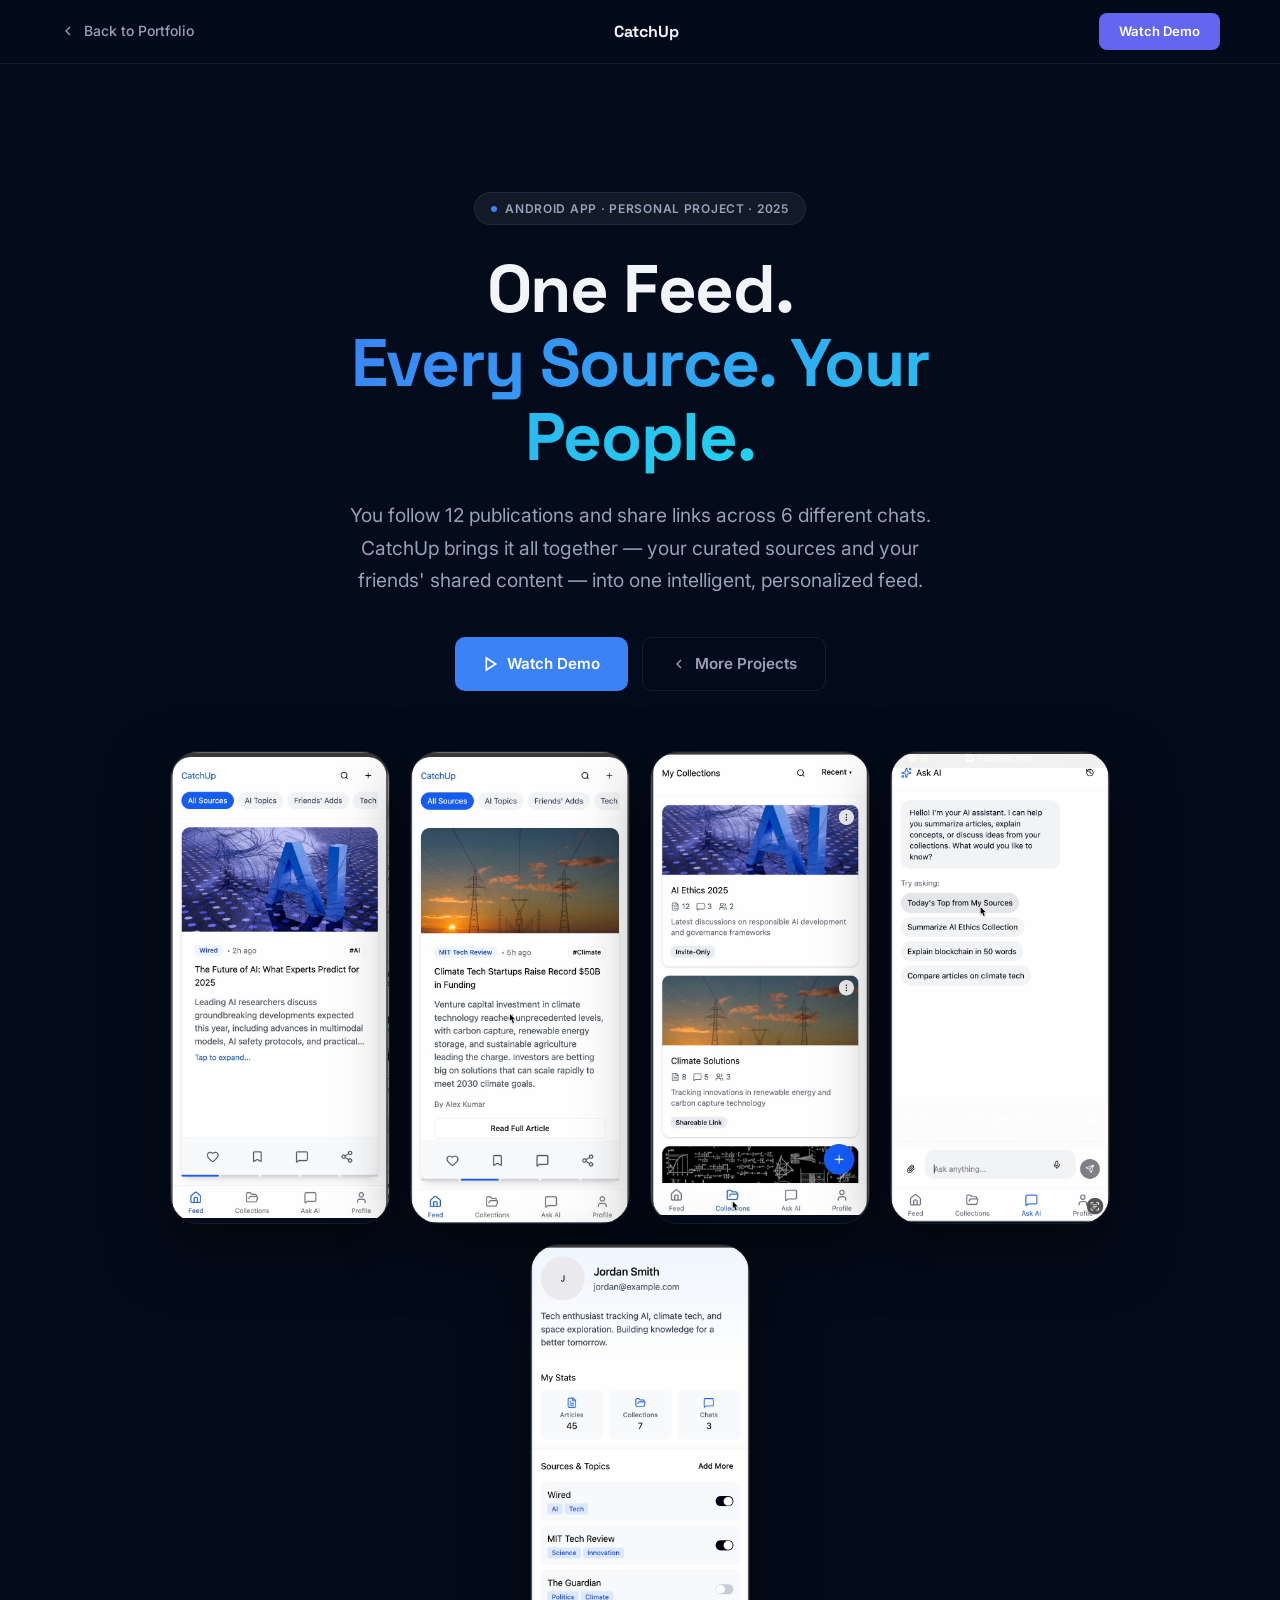
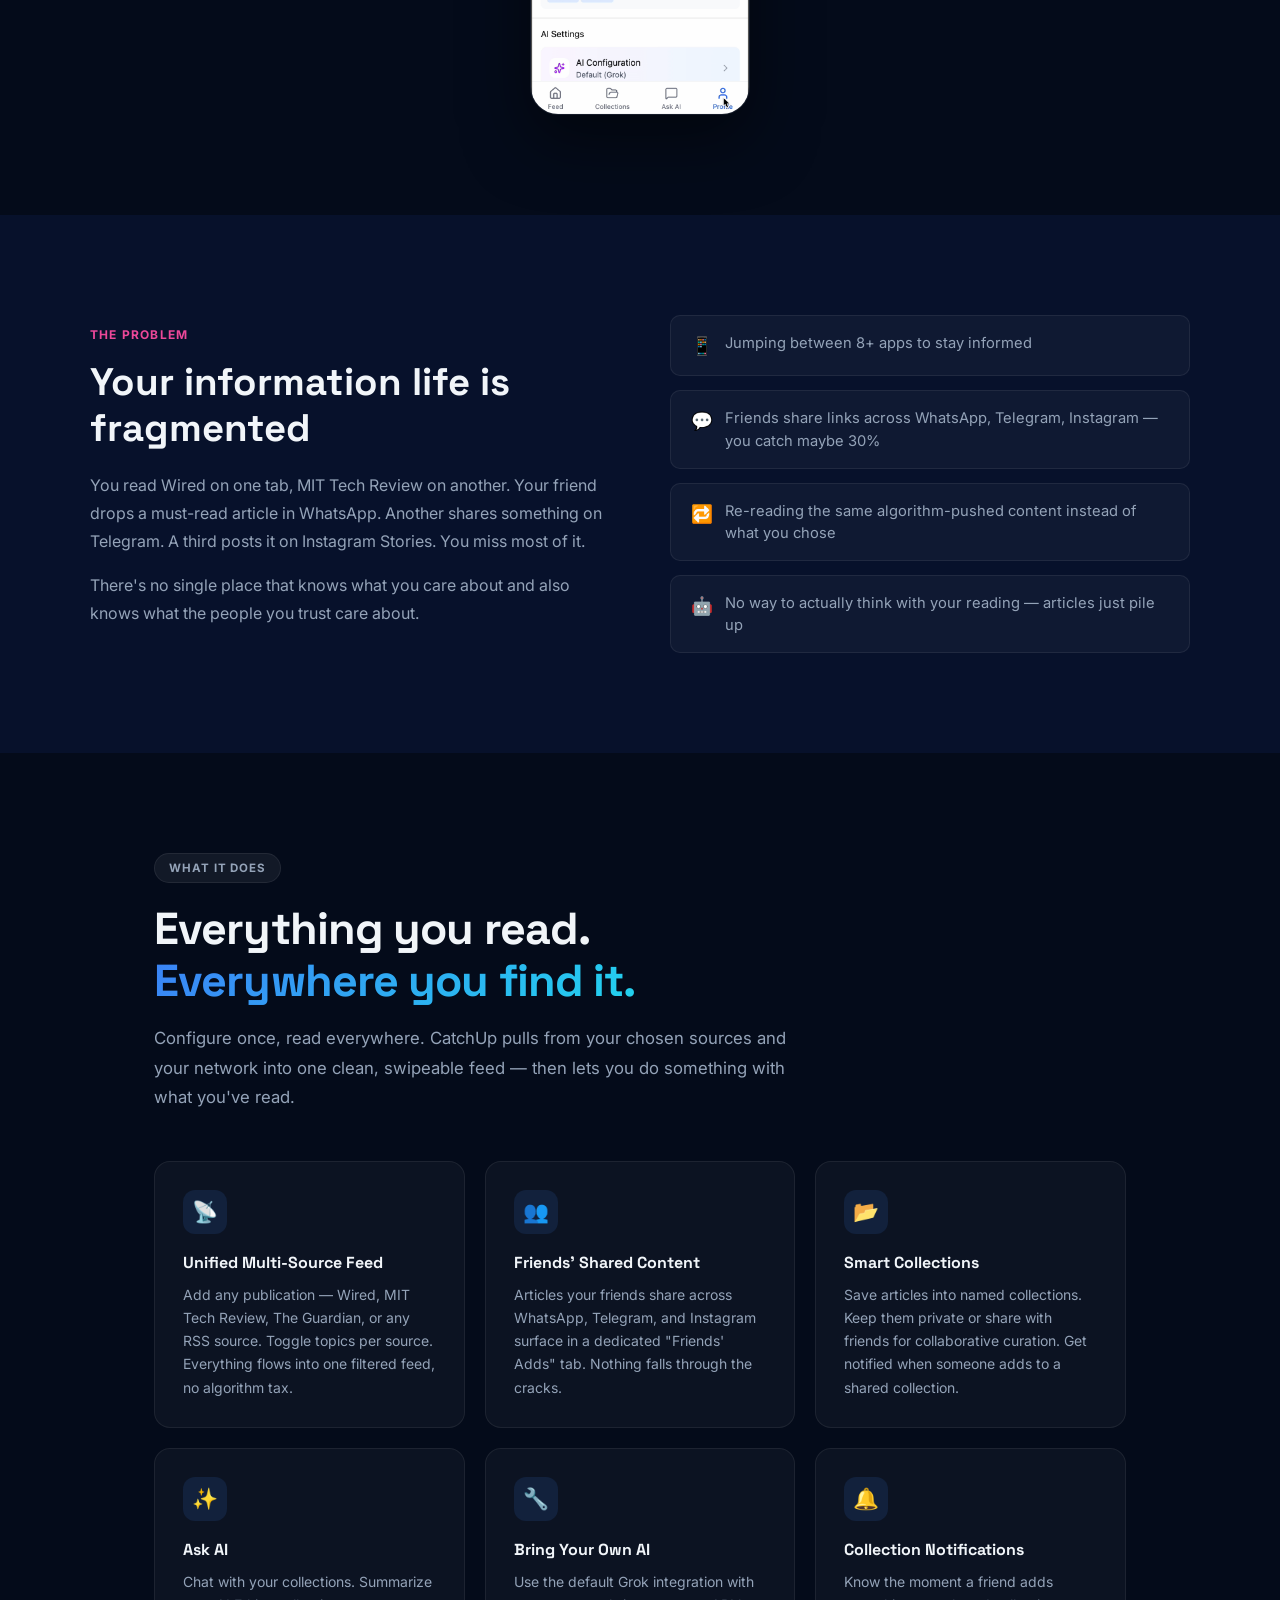
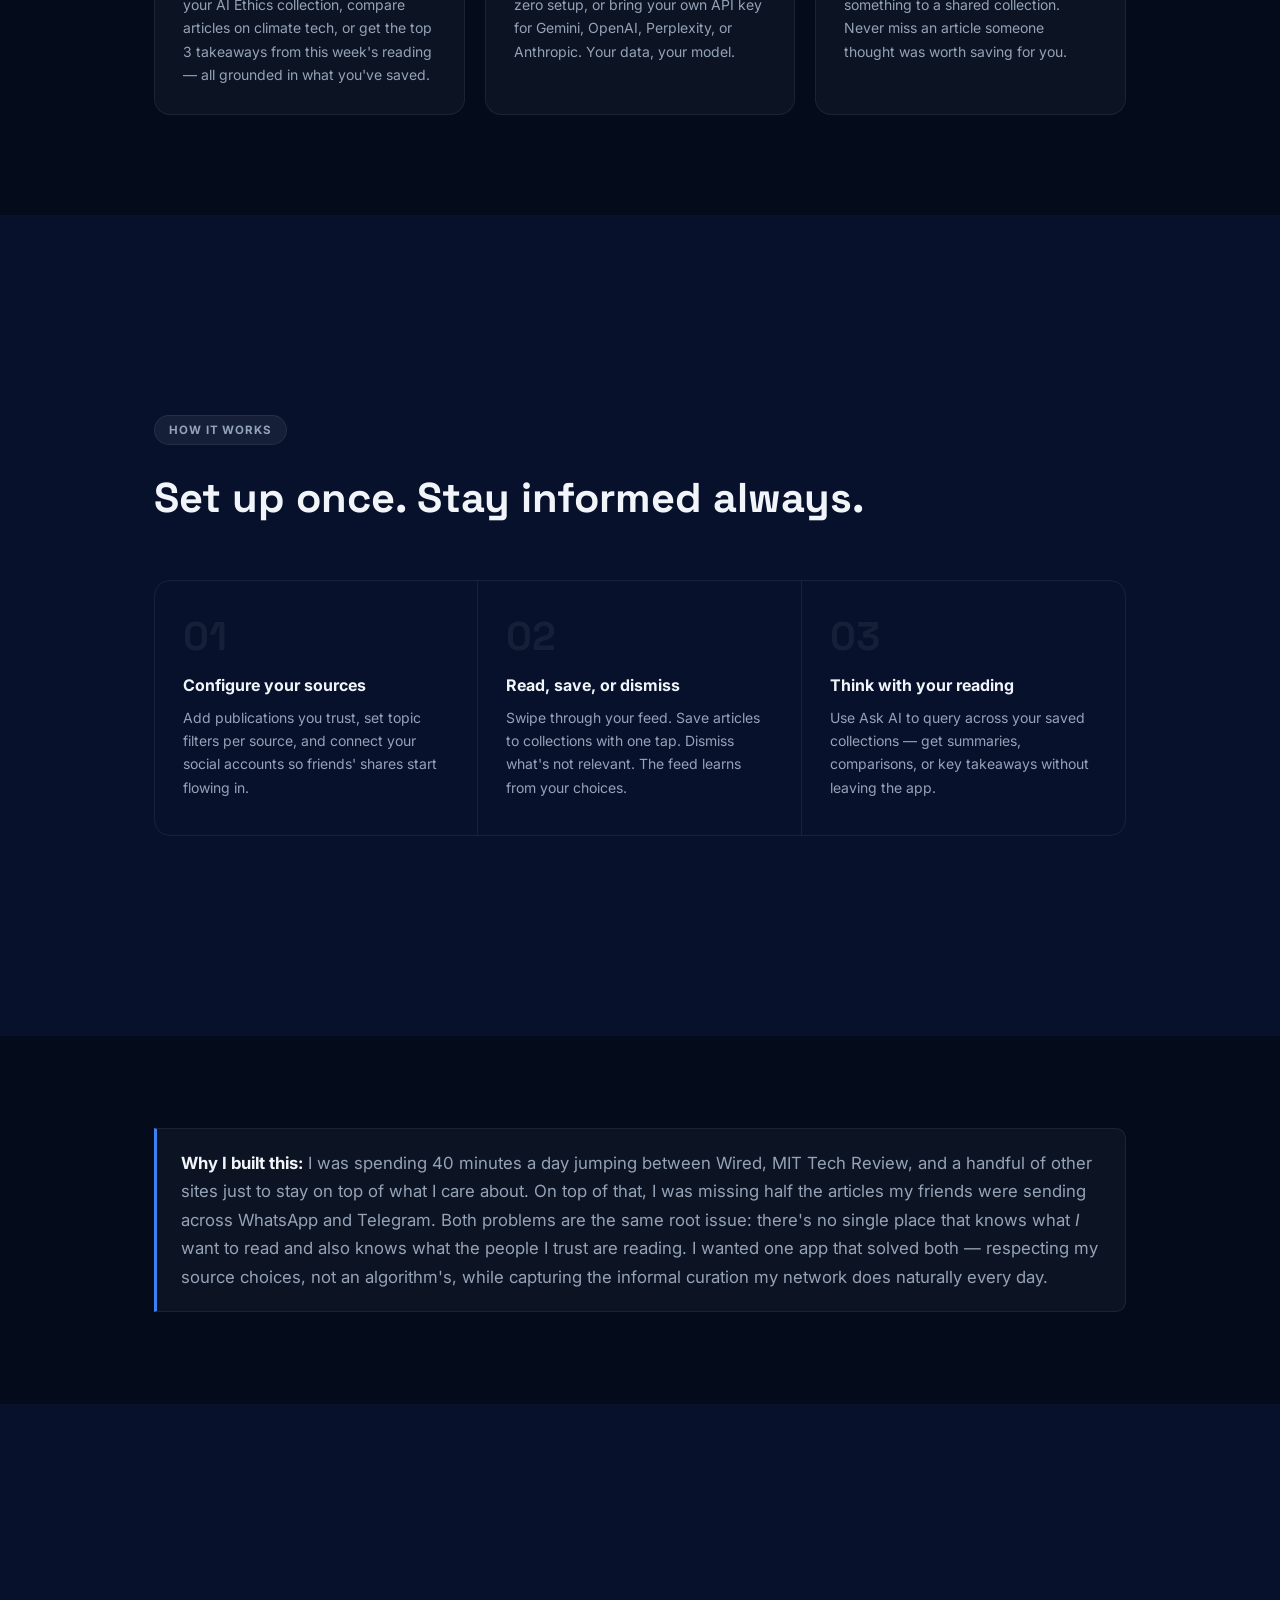
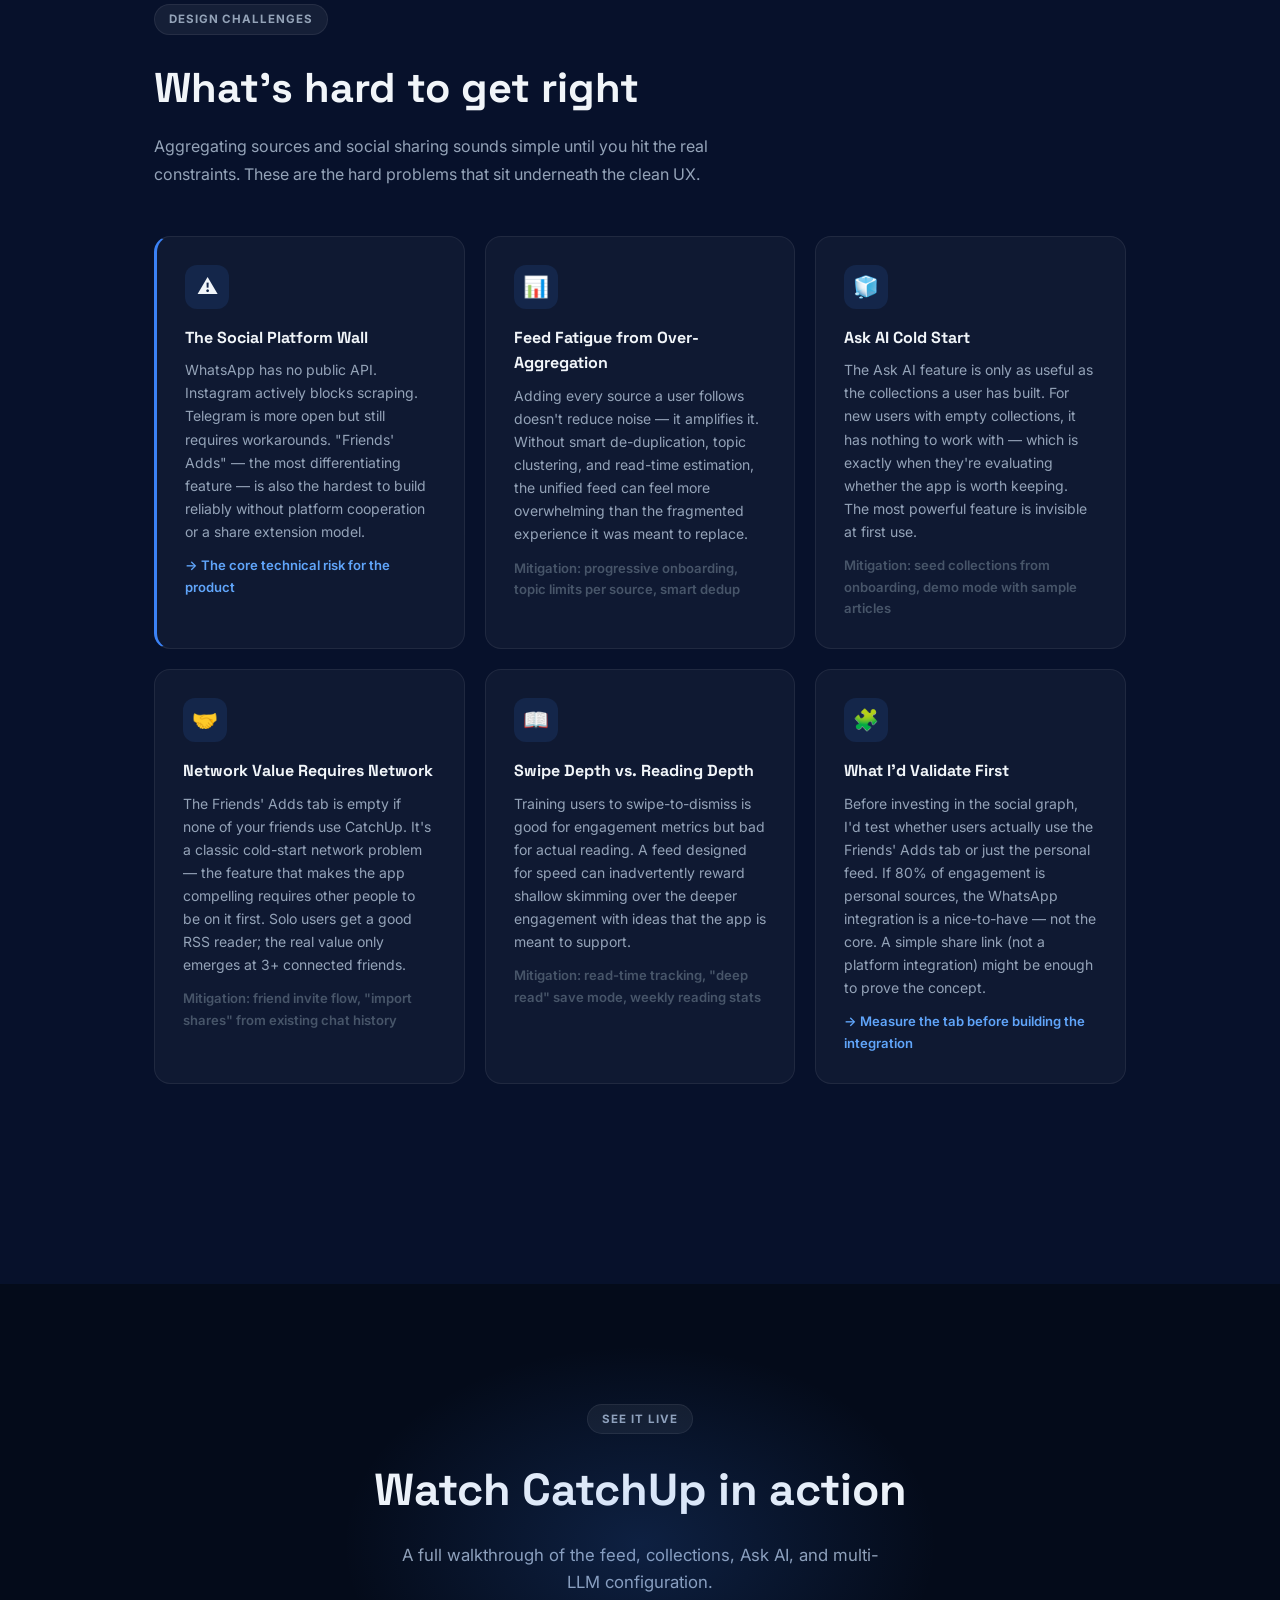
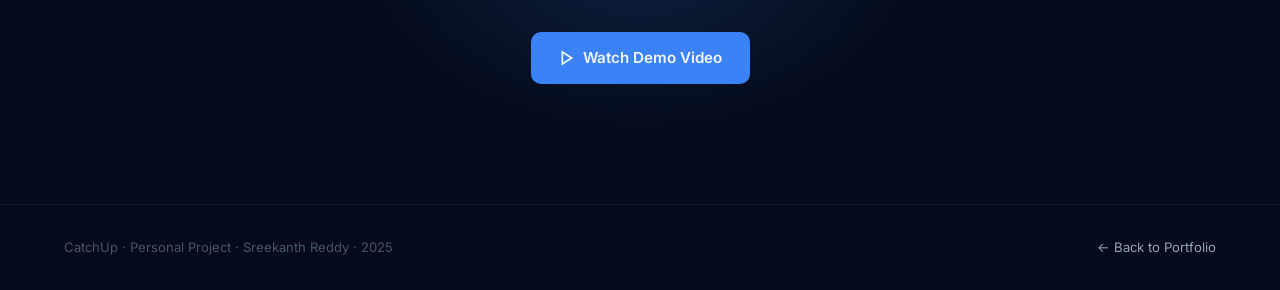
==== catchup.html @ b0072d02 "Initial commit — portfolio with SEO, JSON-LD, llms.txt, sitemap" ====
<!DOCTYPE html>
<html lang="en">
<head>
  <meta charset="UTF-8" />
  <meta name="viewport" content="width=device-width, initial-scale=1.0" />
  <title>CatchUp — One Feed. Every Source. Your People. | Sreekanth Reddy</title>
  <meta name="description" content="CatchUp is an Android app that unifies your curated publications and friends' shared content into one intelligent, personalized feed — no algorithm, just the sources and people you trust." />
  <meta name="robots" content="index, follow" />
  <link rel="canonical" href="https://sree-kanth.netlify.app/catchup.html" />

  <!-- JSON-LD Structured Data -->
  <script type="application/ld+json">
  {
    "@context": "https://schema.org",
    "@type": "SoftwareApplication",
    "name": "CatchUp",
    "alternateName": "CatchUp — One Feed. Every Source. Your People.",
    "description": "An Android app that unifies your curated publications and friends' shared content into one intelligent, personalized feed. No algorithm tax — just the sources you choose and the people you trust. Features multi-source RSS feed, friends' shared content from WhatsApp/Telegram/Instagram, smart collections, Ask AI, and multi-LLM support.",
    "applicationCategory": "NewsApplication",
    "operatingSystem": "Android 7.0+",
    "url": "https://sree-kanth.netlify.app/catchup.html",
    "featureList": [
      "Unified multi-source RSS feed",
      "Friends' shared content aggregation",
      "Smart collections with AI querying",
      "Ask AI across saved articles",
      "Multi-LLM support (Grok, Gemini, OpenAI, Perplexity, Anthropic)",
      "Collection notifications"
    ],
    "author": {
      "@type": "Person",
      "name": "Sreekanth Reddy",
      "url": "https://sree-kanth.netlify.app"
    },
    "dateCreated": "2025",
    "inLanguage": "en",
    "isPartOf": {
      "@type": "WebSite",
      "name": "Sreekanth Reddy Portfolio",
      "url": "https://sree-kanth.netlify.app"
    }
  }
  </script>

  <!-- Open Graph -->
  <meta property="og:type" content="website" />
  <meta property="og:url" content="https://sree-kanth.netlify.app/catchup.html" />
  <meta property="og:title" content="CatchUp — One Feed. Every Source. Your People." />
  <meta property="og:description" content="CatchUp unifies your curated publications and friends' shared content into one intelligent Android feed. No algorithm tax — just the sources you choose and the people you trust." />
  <meta property="og:site_name" content="Sreekanth Reddy" />

  <!-- Twitter Card -->
  <meta name="twitter:card" content="summary_large_image" />
  <meta name="twitter:title" content="CatchUp — One Feed. Every Source. Your People." />
  <meta name="twitter:description" content="CatchUp unifies your curated publications and friends' shared content into one intelligent Android feed. No algorithm tax — just the sources you choose and the people you trust." />

  <link rel="preconnect" href="https://fonts.googleapis.com" />
  <link rel="preconnect" href="https://fonts.gstatic.com" crossorigin />
  <link href="https://fonts.googleapis.com/css2?family=Inter:wght@300;400;500;600;700;800;900&family=Space+Grotesk:wght@400;500;600;700;800&display=swap" rel="stylesheet" />
  <link rel="stylesheet" href="./assets/project-page.css" />
  <style>
    :root {
      --hero-color: rgba(59,130,246,0.18);
      --hero-accent: #3b82f6;
      --hero-grad: linear-gradient(135deg, #3b82f6, #22d3ee);
    }
    .feature-icon { background: rgba(59,130,246,0.12); }
    .stat-val { color: #3b82f6; }
  </style>
</head>
<body>

<!-- NAV -->
<nav class="project-nav">
  <a href="./index.html" class="nav-back">
    <svg width="16" height="16" fill="none" stroke="currentColor" stroke-width="2" viewBox="0 0 24 24"><polyline points="15 18 9 12 15 6"/></svg>
    Back to Portfolio
  </a>
  <span class="nav-brand">CatchUp</span>
  <a href="https://drive.google.com/file/d/1r309cdYfvvWQbYufuiqINrPvdjjPC46c/view?usp=drive_link" target="_blank" rel="noopener" class="nav-cta-btn">Watch Demo</a>
</nav>

<!-- HERO -->
<section class="project-hero">
  <div class="hero-glow"></div>
  <div class="hero-tag"><span class="dot"></span>Android App · Personal Project · 2025</div>
  <h1>One Feed.<br><span class="grad">Every Source. Your People.</span></h1>
  <p class="hero-sub">
    You follow 12 publications and share links across 6 different chats. CatchUp brings it all together — your curated sources and your friends' shared content — into one intelligent, personalized feed.
  </p>
  <div class="hero-btns">
    <a href="https://drive.google.com/file/d/1r309cdYfvvWQbYufuiqINrPvdjjPC46c/view?usp=drive_link" target="_blank" rel="noopener" class="btn-primary">
      <svg width="16" height="16" fill="none" stroke="currentColor" stroke-width="2.5" viewBox="0 0 24 24"><polygon points="5 3 19 12 5 21 5 3"/></svg>
      Watch Demo
    </a>
    <a href="./index.html#side-projects" class="btn-outline">
      <svg width="16" height="16" fill="none" stroke="currentColor" stroke-width="2" viewBox="0 0 24 24"><polyline points="15 18 9 12 15 6"/></svg>
      More Projects
    </a>
  </div>

  <div class="phone-row" id="catchup-screenshots">
    <div class="phone-frame">
      <img src="./assets/catchup-feed-1.jpg" alt="CatchUp feed — Wired AI article" />
    </div>
    <div class="phone-frame">
      <img src="./assets/catchup-feed-2.jpg" alt="CatchUp feed — MIT Tech Review climate article" />
    </div>
    <div class="phone-frame">
      <img src="./assets/catchup-collections.jpg" alt="CatchUp My Collections screen" />
    </div>
    <div class="phone-frame">
      <img src="./assets/catchup-ask-ai.png" alt="CatchUp Ask AI screen" />
    </div>
    <div class="phone-frame">
      <img src="./assets/catchup-profile.png" alt="CatchUp Profile and Sources screen" />
    </div>
  </div>
</section>

<!-- PROBLEM -->
<div class="problem-section">
  <div class="problem-inner">
    <div>
      <div class="problem-label">The Problem</div>
      <h2>Your information life is fragmented</h2>
      <p>You read Wired on one tab, MIT Tech Review on another. Your friend drops a must-read article in WhatsApp. Another shares something on Telegram. A third posts it on Instagram Stories. You miss most of it.</p>
      <p>There's no single place that knows what you care about and also knows what the people you trust care about.</p>
    </div>
    <ul class="pain-list">
      <li><span class="icon">📱</span>Jumping between 8+ apps to stay informed</li>
      <li><span class="icon">💬</span>Friends share links across WhatsApp, Telegram, Instagram — you catch maybe 30%</li>
      <li><span class="icon">🔁</span>Re-reading the same algorithm-pushed content instead of what you chose</li>
      <li><span class="icon">🤖</span>No way to actually think with your reading — articles just pile up</li>
    </ul>
  </div>
</div>

<!-- FEATURES -->
<section class="section">
  <div class="section-tag">What It Does</div>
  <h2>Everything you read.<br><span class="grad">Everywhere you find it.</span></h2>
  <p class="section-desc">Configure once, read everywhere. CatchUp pulls from your chosen sources and your network into one clean, swipeable feed — then lets you do something with what you've read.</p>

  <div class="features-grid">
    <div class="feature-card">
      <div class="feature-icon">📡</div>
      <h3>Unified Multi-Source Feed</h3>
      <p>Add any publication — Wired, MIT Tech Review, The Guardian, or any RSS source. Toggle topics per source. Everything flows into one filtered feed, no algorithm tax.</p>
    </div>
    <div class="feature-card">
      <div class="feature-icon">👥</div>
      <h3>Friends' Shared Content</h3>
      <p>Articles your friends share across WhatsApp, Telegram, and Instagram surface in a dedicated "Friends' Adds" tab. Nothing falls through the cracks.</p>
    </div>
    <div class="feature-card">
      <div class="feature-icon">📂</div>
      <h3>Smart Collections</h3>
      <p>Save articles into named collections. Keep them private or share with friends for collaborative curation. Get notified when someone adds to a shared collection.</p>
    </div>
    <div class="feature-card">
      <div class="feature-icon">✨</div>
      <h3>Ask AI</h3>
      <p>Chat with your collections. Summarize your AI Ethics collection, compare articles on climate tech, or get the top 3 takeaways from this week's reading — all grounded in what you've saved.</p>
    </div>
    <div class="feature-card">
      <div class="feature-icon">🔧</div>
      <h3>Bring Your Own AI</h3>
      <p>Use the default Grok integration with zero setup, or bring your own API key for Gemini, OpenAI, Perplexity, or Anthropic. Your data, your model.</p>
    </div>
    <div class="feature-card">
      <div class="feature-icon">🔔</div>
      <h3>Collection Notifications</h3>
      <p>Know the moment a friend adds something to a shared collection. Never miss an article someone thought was worth saving for you.</p>
    </div>
  </div>
</section>

<!-- HOW IT WORKS -->
<div class="how-section problem-section">
  <div style="max-width:1100px; margin:0 auto; padding: clamp(60px,8vw,100px) clamp(20px,5vw,80px);">
    <div class="section-tag">How It Works</div>
    <h2 style="font-family:'Space Grotesk',sans-serif; font-size:clamp(1.8rem,4vw,2.6rem); font-weight:800; margin-bottom:48px;">Set up once. Stay informed always.</h2>
    <div class="steps-row" style="border: 1px solid var(--card-border); border-radius: var(--radius);">
      <div class="step">
        <div class="step-num">01</div>
        <h3>Configure your sources</h3>
        <p>Add publications you trust, set topic filters per source, and connect your social accounts so friends' shares start flowing in.</p>
      </div>
      <div class="step">
        <div class="step-num">02</div>
        <h3>Read, save, or dismiss</h3>
        <p>Swipe through your feed. Save articles to collections with one tap. Dismiss what's not relevant. The feed learns from your choices.</p>
      </div>
      <div class="step">
        <div class="step-num">03</div>
        <h3>Think with your reading</h3>
        <p>Use Ask AI to query across your saved collections — get summaries, comparisons, or key takeaways without leaving the app.</p>
      </div>
    </div>
  </div>
</div>

<!-- HIGHLIGHT -->
<section class="section" style="padding-top: 60px; padding-bottom: 60px;">
  <div class="highlight-box">
    <strong>Why I built this:</strong> I was spending 40 minutes a day jumping between Wired, MIT Tech Review, and a handful of other sites just to stay on top of what I care about. On top of that, I was missing half the articles my friends were sending across WhatsApp and Telegram. Both problems are the same root issue: there's no single place that knows what <em>I</em> want to read and also knows what the people I trust are reading. I wanted one app that solved both — respecting my source choices, not an algorithm's, while capturing the informal curation my network does naturally every day.
  </div>
</section>

<!-- DESIGN CHALLENGES -->
<div class="problem-section">
  <div style="max-width:1100px; margin:0 auto; padding: clamp(60px,8vw,100px) clamp(20px,5vw,80px);">
    <div class="section-tag">Design Challenges</div>
    <h2 style="font-family:'Space Grotesk',sans-serif; font-size:clamp(1.8rem,4vw,2.6rem); font-weight:800; margin-bottom:12px;">What's hard to get right</h2>
    <p style="color:var(--text-muted); font-size:1rem; max-width:600px; margin-bottom:48px; line-height:1.7;">Aggregating sources and social sharing sounds simple until you hit the real constraints. These are the hard problems that sit underneath the clean UX.</p>

    <div class="features-grid">
      <div class="feature-card" style="border-left: 3px solid #3b82f6;">
        <div class="feature-icon">⚠️</div>
        <h3>The Social Platform Wall</h3>
        <p>WhatsApp has no public API. Instagram actively blocks scraping. Telegram is more open but still requires workarounds. "Friends' Adds" — the most differentiating feature — is also the hardest to build reliably without platform cooperation or a share extension model.</p>
        <p style="font-size:0.82rem; color:#60a5fa; margin-top:12px; font-weight:600;">→ The core technical risk for the product</p>
      </div>

      <div class="feature-card">
        <div class="feature-icon">📊</div>
        <h3>Feed Fatigue from Over-Aggregation</h3>
        <p>Adding every source a user follows doesn't reduce noise — it amplifies it. Without smart de-duplication, topic clustering, and read-time estimation, the unified feed can feel more overwhelming than the fragmented experience it was meant to replace.</p>
        <p style="font-size:0.82rem; color:var(--text-dim); margin-top:12px; font-weight:600;">Mitigation: progressive onboarding, topic limits per source, smart dedup</p>
      </div>

      <div class="feature-card">
        <div class="feature-icon">🧊</div>
        <h3>Ask AI Cold Start</h3>
        <p>The Ask AI feature is only as useful as the collections a user has built. For new users with empty collections, it has nothing to work with — which is exactly when they're evaluating whether the app is worth keeping. The most powerful feature is invisible at first use.</p>
        <p style="font-size:0.82rem; color:var(--text-dim); margin-top:12px; font-weight:600;">Mitigation: seed collections from onboarding, demo mode with sample articles</p>
      </div>

      <div class="feature-card">
        <div class="feature-icon">🤝</div>
        <h3>Network Value Requires Network</h3>
        <p>The Friends' Adds tab is empty if none of your friends use CatchUp. It's a classic cold-start network problem — the feature that makes the app compelling requires other people to be on it first. Solo users get a good RSS reader; the real value only emerges at 3+ connected friends.</p>
        <p style="font-size:0.82rem; color:var(--text-dim); margin-top:12px; font-weight:600;">Mitigation: friend invite flow, "import shares" from existing chat history</p>
      </div>

      <div class="feature-card">
        <div class="feature-icon">📖</div>
        <h3>Swipe Depth vs. Reading Depth</h3>
        <p>Training users to swipe-to-dismiss is good for engagement metrics but bad for actual reading. A feed designed for speed can inadvertently reward shallow skimming over the deeper engagement with ideas that the app is meant to support.</p>
        <p style="font-size:0.82rem; color:var(--text-dim); margin-top:12px; font-weight:600;">Mitigation: read-time tracking, "deep read" save mode, weekly reading stats</p>
      </div>

      <div class="feature-card">
        <div class="feature-icon">🧩</div>
        <h3>What I'd Validate First</h3>
        <p>Before investing in the social graph, I'd test whether users actually use the Friends' Adds tab or just the personal feed. If 80% of engagement is personal sources, the WhatsApp integration is a nice-to-have — not the core. A simple share link (not a platform integration) might be enough to prove the concept.</p>
        <p style="font-size:0.82rem; color:#60a5fa; margin-top:12px; font-weight:600;">→ Measure the tab before building the integration</p>
      </div>
    </div>
  </div>
</div>

<!-- DEMO CTA -->
<section class="demo-section">
  <div class="section-tag" style="display:inline-block; margin-bottom:20px;">See It Live</div>
  <h2>Watch CatchUp in action</h2>
  <p>A full walkthrough of the feed, collections, Ask AI, and multi-LLM configuration.</p>
  <a href="https://drive.google.com/file/d/1r309cdYfvvWQbYufuiqINrPvdjjPC46c/view?usp=drive_link" target="_blank" rel="noopener" class="btn-primary" style="background:#3b82f6;">
    <svg width="16" height="16" fill="none" stroke="currentColor" stroke-width="2.5" viewBox="0 0 24 24"><polygon points="5 3 19 12 5 21 5 3"/></svg>
    Watch Demo Video
  </a>
</section>

<!-- FOOTER -->
<footer class="project-footer">
  <p>CatchUp · Personal Project · Sreekanth Reddy · 2025</p>
  <a href="./index.html" class="footer-back">← Back to Portfolio</a>
</footer>

</body>
</html>
---- assets/project-page.css ----
/* ── Shared styles for project sub-pages ── */
*, *::before, *::after { box-sizing: border-box; margin: 0; padding: 0; }

:root {
  --bg: #040b1a; --surface: #07112b;
  --card: rgba(255,255,255,0.034); --card-border: rgba(255,255,255,0.072);
  --primary: #6366f1; --primary-glow: rgba(99,102,241,0.35);
  --accent: #f97316; --accent2: #ec4899; --green: #22d3ee;
  --text: #f1f5f9; --text-muted: #94a3b8; --text-dim: #475569;
  --radius: 16px; --radius-sm: 10px;
}

html { scroll-behavior: smooth; }

body {
  background: var(--bg);
  color: var(--text);
  font-family: 'Inter', sans-serif;
  font-size: 16px;
  line-height: 1.6;
  -webkit-font-smoothing: antialiased;
}

/* ── Nav ── */
.project-nav {
  position: sticky; top: 0; z-index: 100;
  display: flex; align-items: center; justify-content: space-between;
  padding: 0 clamp(20px,5vw,60px);
  height: 64px;
  background: rgba(4,11,26,0.85);
  backdrop-filter: blur(16px);
  border-bottom: 1px solid var(--card-border);
}
.nav-back {
  display: flex; align-items: center; gap: 8px;
  color: var(--text-muted); text-decoration: none; font-size: 0.875rem; font-weight: 500;
  transition: color .2s;
}
.nav-back:hover { color: var(--text); }
.nav-back svg { flex-shrink: 0; }
.nav-brand { font-family: 'Space Grotesk', sans-serif; font-weight: 700; font-size: 1rem; color: var(--text); }
.nav-cta-btn {
  padding: 8px 20px; border-radius: 8px;
  background: var(--primary); color: #fff;
  font-size: 0.82rem; font-weight: 600; text-decoration: none;
  transition: opacity .2s;
}
.nav-cta-btn:hover { opacity: 0.88; }

/* ── Hero ── */
.project-hero {
  position: relative; overflow: hidden;
  padding: clamp(80px,10vw,140px) clamp(20px,5vw,80px) clamp(60px,8vw,100px);
  text-align: center;
}
.hero-glow {
  position: absolute; inset: 0; pointer-events: none;
}
.hero-glow::before {
  content: '';
  position: absolute; top: -40%; left: 50%; transform: translateX(-50%);
  width: 900px; height: 600px;
  background: radial-gradient(ellipse, var(--hero-color, rgba(99,102,241,0.18)) 0%, transparent 70%);
  filter: blur(40px);
}
.hero-tag {
  display: inline-flex; align-items: center; gap: 8px;
  padding: 6px 16px; border-radius: 999px;
  background: rgba(255,255,255,0.06); border: 1px solid var(--card-border);
  font-size: 0.75rem; font-weight: 600; letter-spacing: .06em; text-transform: uppercase;
  color: var(--text-muted); margin-bottom: 28px;
}
.hero-tag .dot { width: 6px; height: 6px; border-radius: 50%; background: var(--hero-accent, var(--primary)); }
.project-hero h1 {
  font-family: 'Space Grotesk', sans-serif;
  font-size: clamp(2.4rem, 6vw, 4.2rem);
  font-weight: 800; line-height: 1.1; letter-spacing: -.02em;
  margin-bottom: 24px; max-width: 820px; margin-inline: auto;
}
.project-hero h1 .grad {
  background: var(--hero-grad, linear-gradient(135deg, #6366f1, #ec4899));
  -webkit-background-clip: text; -webkit-text-fill-color: transparent; background-clip: text;
}
.hero-sub {
  font-size: clamp(1rem, 2vw, 1.2rem); color: var(--text-muted);
  max-width: 620px; margin: 0 auto 40px;
  line-height: 1.7;
}
.hero-btns { display: flex; gap: 14px; justify-content: center; flex-wrap: wrap; }
.btn-primary {
  display: inline-flex; align-items: center; gap: 8px;
  padding: 14px 28px; border-radius: 10px;
  background: var(--hero-accent, var(--primary)); color: #fff;
  font-weight: 600; font-size: 0.95rem; text-decoration: none;
  transition: opacity .2s, transform .15s;
}
.btn-primary:hover { opacity: 0.88; transform: translateY(-1px); }
.btn-outline {
  display: inline-flex; align-items: center; gap: 8px;
  padding: 14px 28px; border-radius: 10px;
  border: 1px solid var(--card-border); color: var(--text-muted);
  font-weight: 600; font-size: 0.95rem; text-decoration: none;
  transition: border-color .2s, color .2s;
}
.btn-outline:hover { border-color: rgba(255,255,255,0.2); color: var(--text); }

/* ── Hero image strip ── */
.hero-image-wrap {
  max-width: 1000px; margin: 60px auto 0;
  border-radius: var(--radius); overflow: hidden;
  border: 1px solid var(--card-border);
  box-shadow: 0 40px 120px rgba(0,0,0,0.6);
}
.hero-image-wrap img { width: 100%; display: block; }

/* ── Phone mockups ── */
.phone-row {
  display: flex; justify-content: center; gap: 20px;
  flex-wrap: wrap; margin-top: 60px;
}
.phone-frame {
  width: 220px; border-radius: 28px; overflow: hidden;
  border: 1px solid var(--card-border);
  box-shadow: 0 24px 64px rgba(0,0,0,0.5);
  flex-shrink: 0;
}
.phone-frame img { width: 100%; display: block; }

/* ── Section ── */
.section {
  padding: clamp(60px,8vw,100px) clamp(20px,5vw,80px);
  max-width: 1100px; margin: 0 auto;
}
.section-tag {
  display: inline-block; padding: 5px 14px; border-radius: 999px;
  background: rgba(255,255,255,0.06); border: 1px solid var(--card-border);
  font-size: 0.72rem; font-weight: 700; letter-spacing: .08em; text-transform: uppercase;
  color: var(--text-muted); margin-bottom: 20px;
}
.section h2 {
  font-family: 'Space Grotesk', sans-serif;
  font-size: clamp(1.8rem, 4vw, 2.8rem);
  font-weight: 800; line-height: 1.15; letter-spacing: -.02em;
  margin-bottom: 18px;
}
.section h2 .grad {
  background: var(--hero-grad, linear-gradient(135deg, #6366f1, #ec4899));
  -webkit-background-clip: text; -webkit-text-fill-color: transparent; background-clip: text;
}
.section-desc {
  font-size: 1.05rem; color: var(--text-muted); max-width: 640px;
  line-height: 1.75; margin-bottom: 48px;
}

/* ── Problem / pain ── */
.problem-section {
  background: var(--surface);
  padding: clamp(60px,8vw,100px) clamp(20px,5vw,80px);
}
.problem-inner {
  max-width: 1100px; margin: 0 auto;
  display: grid; grid-template-columns: 1fr 1fr; gap: 60px; align-items: center;
}
@media(max-width:700px){ .problem-inner { grid-template-columns: 1fr; gap: 40px; } }
.problem-label { font-size: 0.75rem; font-weight: 700; letter-spacing: .1em; text-transform: uppercase; color: var(--accent2); margin-bottom: 14px; }
.problem-inner h2 { font-family: 'Space Grotesk', sans-serif; font-size: clamp(1.6rem,3.5vw,2.4rem); font-weight: 800; line-height: 1.2; margin-bottom: 20px; }
.problem-inner p { font-size: 1rem; color: var(--text-muted); line-height: 1.75; margin-bottom: 16px; }
.pain-list { list-style: none; display: flex; flex-direction: column; gap: 14px; }
.pain-list li {
  display: flex; align-items: flex-start; gap: 12px;
  padding: 16px 20px; border-radius: var(--radius-sm);
  background: var(--card); border: 1px solid var(--card-border);
  font-size: 0.92rem; color: var(--text-muted); line-height: 1.5;
}
.pain-list li .icon { font-size: 1.1rem; flex-shrink: 0; margin-top: 1px; }

/* ── Feature grid ── */
.features-grid {
  display: grid; grid-template-columns: repeat(auto-fit, minmax(280px, 1fr));
  gap: 20px;
}
.feature-card {
  background: var(--card); border: 1px solid var(--card-border);
  border-radius: var(--radius); padding: 28px;
  transition: border-color .2s, transform .2s;
}
.feature-card:hover { border-color: rgba(255,255,255,0.14); transform: translateY(-3px); }
.feature-icon {
  width: 44px; height: 44px; border-radius: 12px;
  display: flex; align-items: center; justify-content: center;
  font-size: 1.3rem; margin-bottom: 16px;
  background: var(--feature-bg, rgba(99,102,241,0.12));
}
.feature-card h3 { font-family: 'Space Grotesk', sans-serif; font-size: 1rem; font-weight: 700; margin-bottom: 8px; }
.feature-card p { font-size: 0.875rem; color: var(--text-muted); line-height: 1.65; }

/* ── How it works ── */
.how-section { background: var(--surface); }
.steps-row {
  display: grid; grid-template-columns: repeat(auto-fit, minmax(240px, 1fr));
  gap: 0; position: relative;
}
.step {
  padding: 36px 28px; position: relative;
  border-right: 1px solid var(--card-border);
}
.step:last-child { border-right: none; }
@media(max-width:700px) { .step { border-right: none; border-bottom: 1px solid var(--card-border); } .step:last-child { border-bottom: none; } }
.step-num {
  font-family: 'Space Grotesk', sans-serif; font-size: 2.5rem; font-weight: 800;
  color: rgba(255,255,255,0.06); line-height: 1; margin-bottom: 16px;
}
.step h3 { font-size: 1rem; font-weight: 700; margin-bottom: 8px; }
.step p { font-size: 0.875rem; color: var(--text-muted); line-height: 1.65; }

/* ── Demo CTA ── */
.demo-section {
  padding: clamp(80px,10vw,120px) clamp(20px,5vw,80px);
  text-align: center; position: relative; overflow: hidden;
}
.demo-section::before {
  content: '';
  position: absolute; top: 50%; left: 50%; transform: translate(-50%, -50%);
  width: 600px; height: 400px;
  background: radial-gradient(ellipse, var(--hero-color, rgba(99,102,241,0.12)) 0%, transparent 70%);
  pointer-events: none;
}
.demo-section h2 { font-family: 'Space Grotesk', sans-serif; font-size: clamp(1.8rem,4vw,2.8rem); font-weight: 800; margin-bottom: 16px; }
.demo-section p { color: var(--text-muted); font-size: 1.05rem; max-width: 500px; margin: 0 auto 36px; }

/* ── Footer ── */
.project-footer {
  border-top: 1px solid var(--card-border);
  padding: 32px clamp(20px,5vw,80px);
  display: flex; align-items: center; justify-content: space-between; flex-wrap: wrap; gap: 16px;
}
.project-footer p { font-size: 0.82rem; color: var(--text-dim); }
.footer-back { font-size: 0.82rem; color: var(--text-muted); text-decoration: none; }
.footer-back:hover { color: var(--text); }

/* ── Stats row ── */
.stats-row {
  display: flex; gap: 0; flex-wrap: wrap;
  border: 1px solid var(--card-border); border-radius: var(--radius);
  overflow: hidden; margin-top: 48px;
}
.stat-item {
  flex: 1; min-width: 160px; padding: 28px 24px;
  border-right: 1px solid var(--card-border); text-align: center;
}
.stat-item:last-child { border-right: none; }
.stat-val { font-family: 'Space Grotesk', sans-serif; font-size: 2rem; font-weight: 800; line-height: 1; margin-bottom: 6px; }
.stat-lbl { font-size: 0.78rem; color: var(--text-muted); text-transform: uppercase; letter-spacing: .06em; }

/* ── Quote / highlight ── */
.highlight-box {
  background: var(--card); border: 1px solid var(--card-border);
  border-left: 3px solid var(--hero-accent, var(--primary));
  border-radius: 0 var(--radius-sm) var(--radius-sm) 0;
  padding: 20px 24px; margin: 32px 0;
  font-size: 1.05rem; line-height: 1.7; color: var(--text-muted);
}
.highlight-box strong { color: var(--text); }

/* ── Mode showcase (Content Modes) ── */
.modes-grid { display: grid; grid-template-columns: repeat(2, 1fr); gap: 20px; }
@media(max-width:600px) { .modes-grid { grid-template-columns: 1fr; } }
.mode-card {
  background: var(--card); border: 1px solid var(--card-border);
  border-radius: var(--radius); padding: 32px 28px;
  transition: border-color .2s, transform .2s;
  position: relative; overflow: hidden;
}
.mode-card::before {
  content: ''; position: absolute; top: 0; left: 0; right: 0; height: 3px;
  background: var(--mode-color, var(--primary));
}
.mode-card:hover { border-color: rgba(255,255,255,0.14); transform: translateY(-3px); }
.mode-label {
  font-size: 0.7rem; font-weight: 700; letter-spacing: .1em; text-transform: uppercase;
  color: var(--mode-color, var(--primary)); margin-bottom: 12px;
}
.mode-card h3 { font-family: 'Space Grotesk', sans-serif; font-size: 1.1rem; font-weight: 700; margin-bottom: 10px; }
.mode-card p { font-size: 0.875rem; color: var(--text-muted); line-height: 1.65; }
.mode-example {
  margin-top: 16px; padding: 14px 16px; border-radius: 8px;
  background: rgba(255,255,255,0.04); border: 1px solid rgba(255,255,255,0.06);
  font-size: 0.82rem; color: var(--text-dim); line-height: 1.6; font-style: italic;
}

@media(max-width:900px){
  .features-grid { grid-template-columns: 1fr 1fr; }
}
@media(max-width:500px){
  .features-grid { grid-template-columns: 1fr; }
  .phone-row { gap: 12px; }
  .phone-frame { width: 160px; }
}
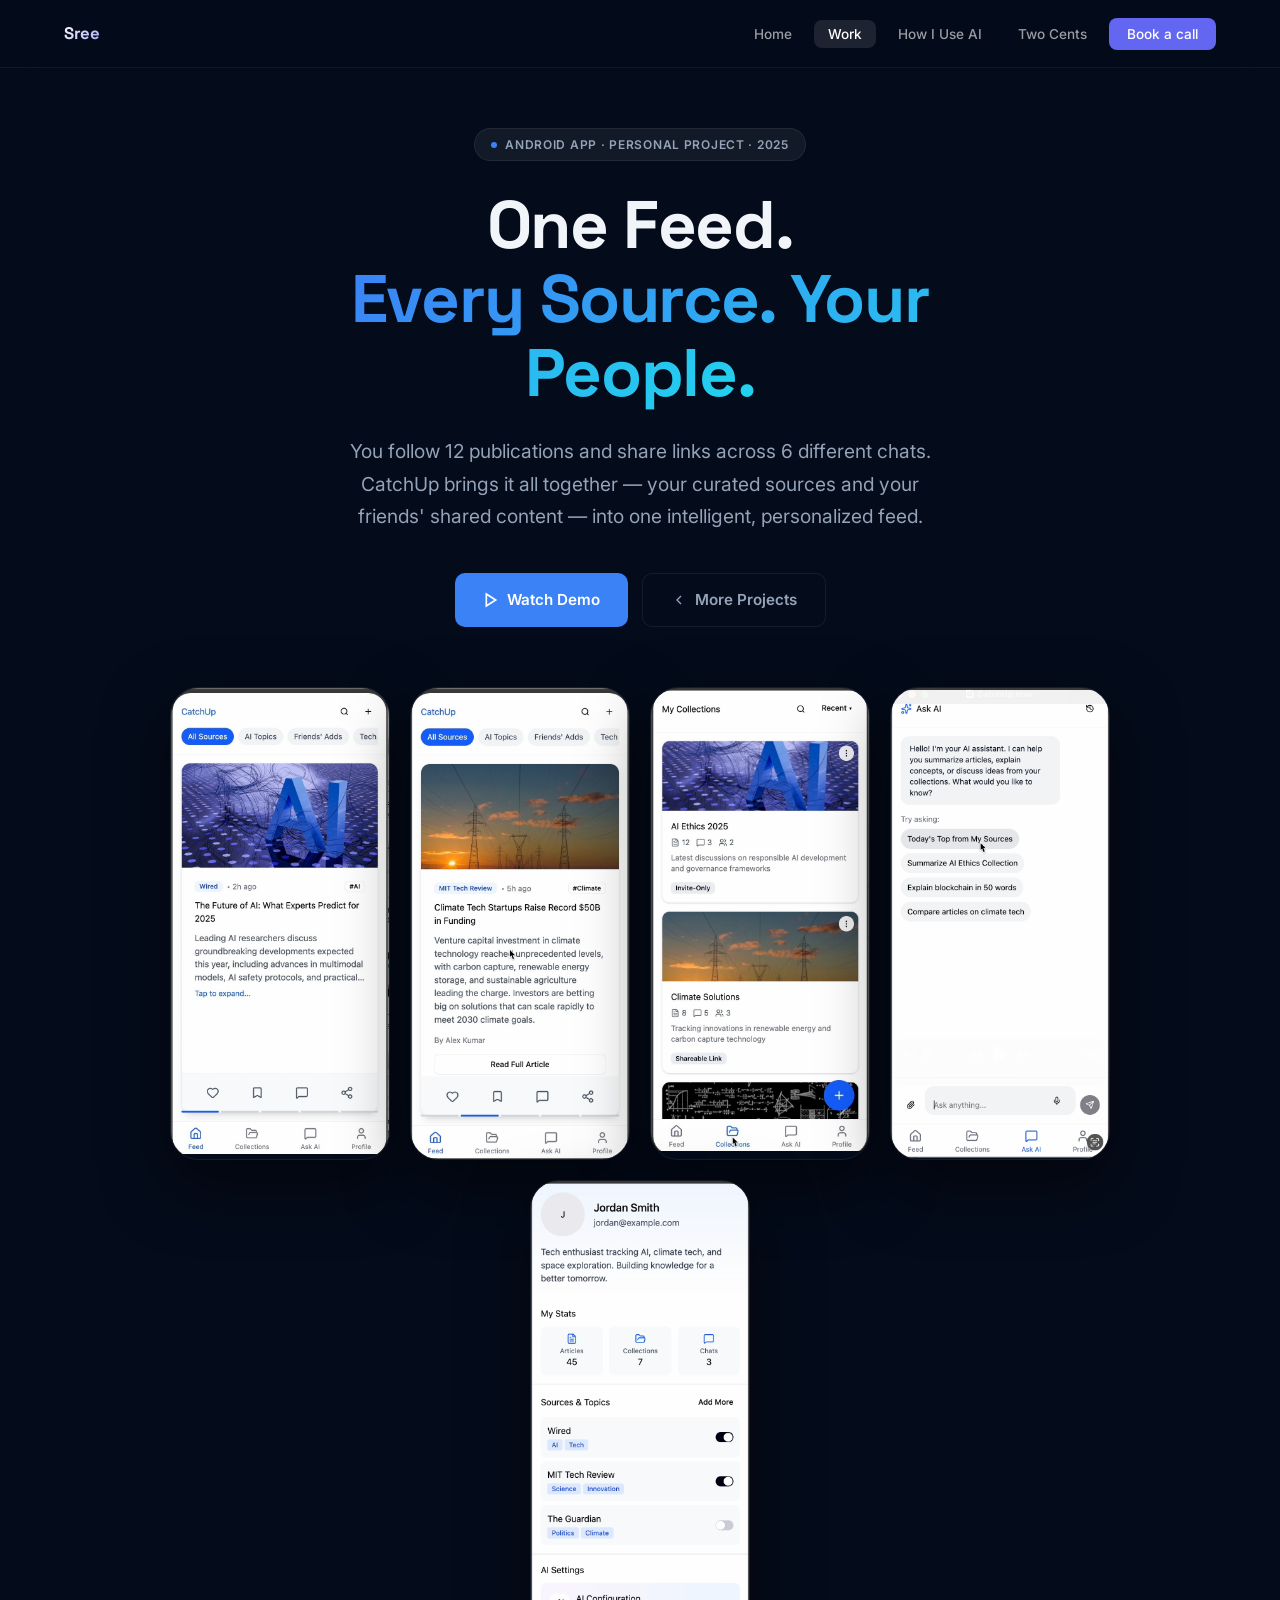
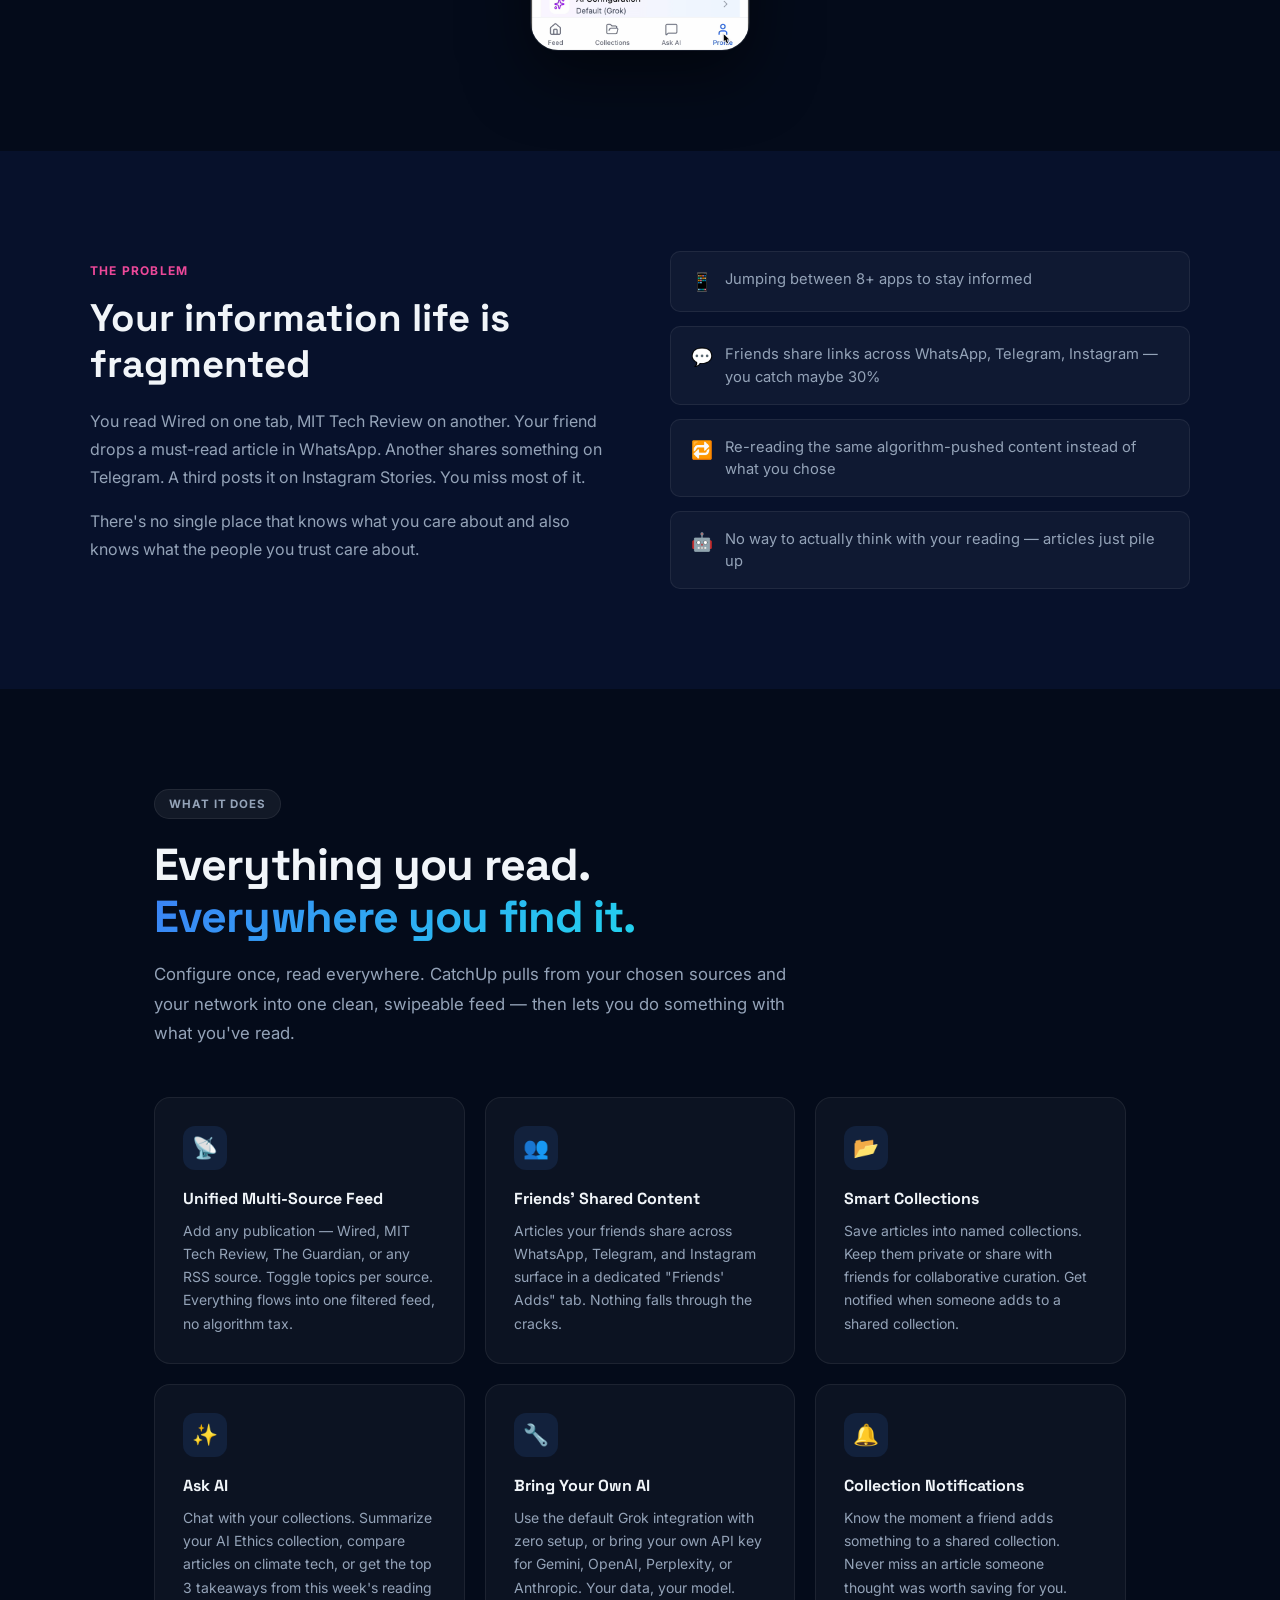
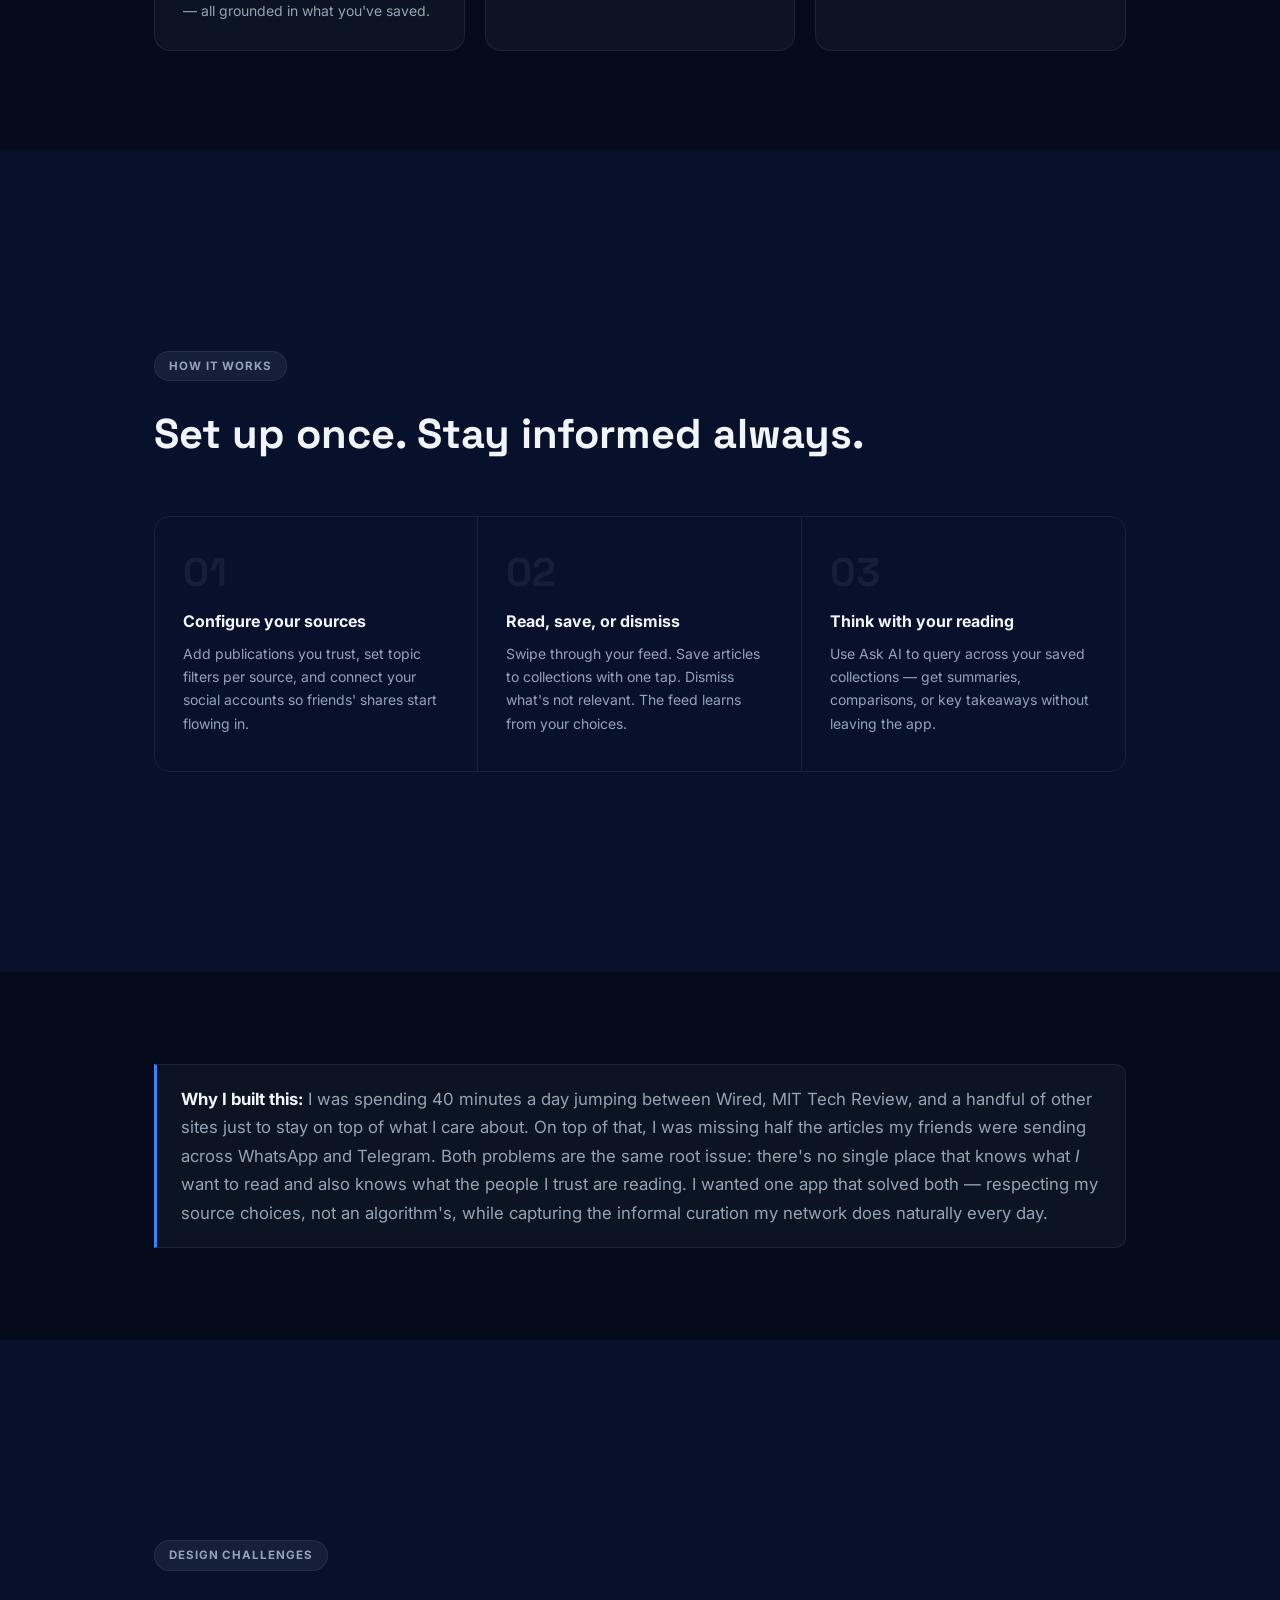
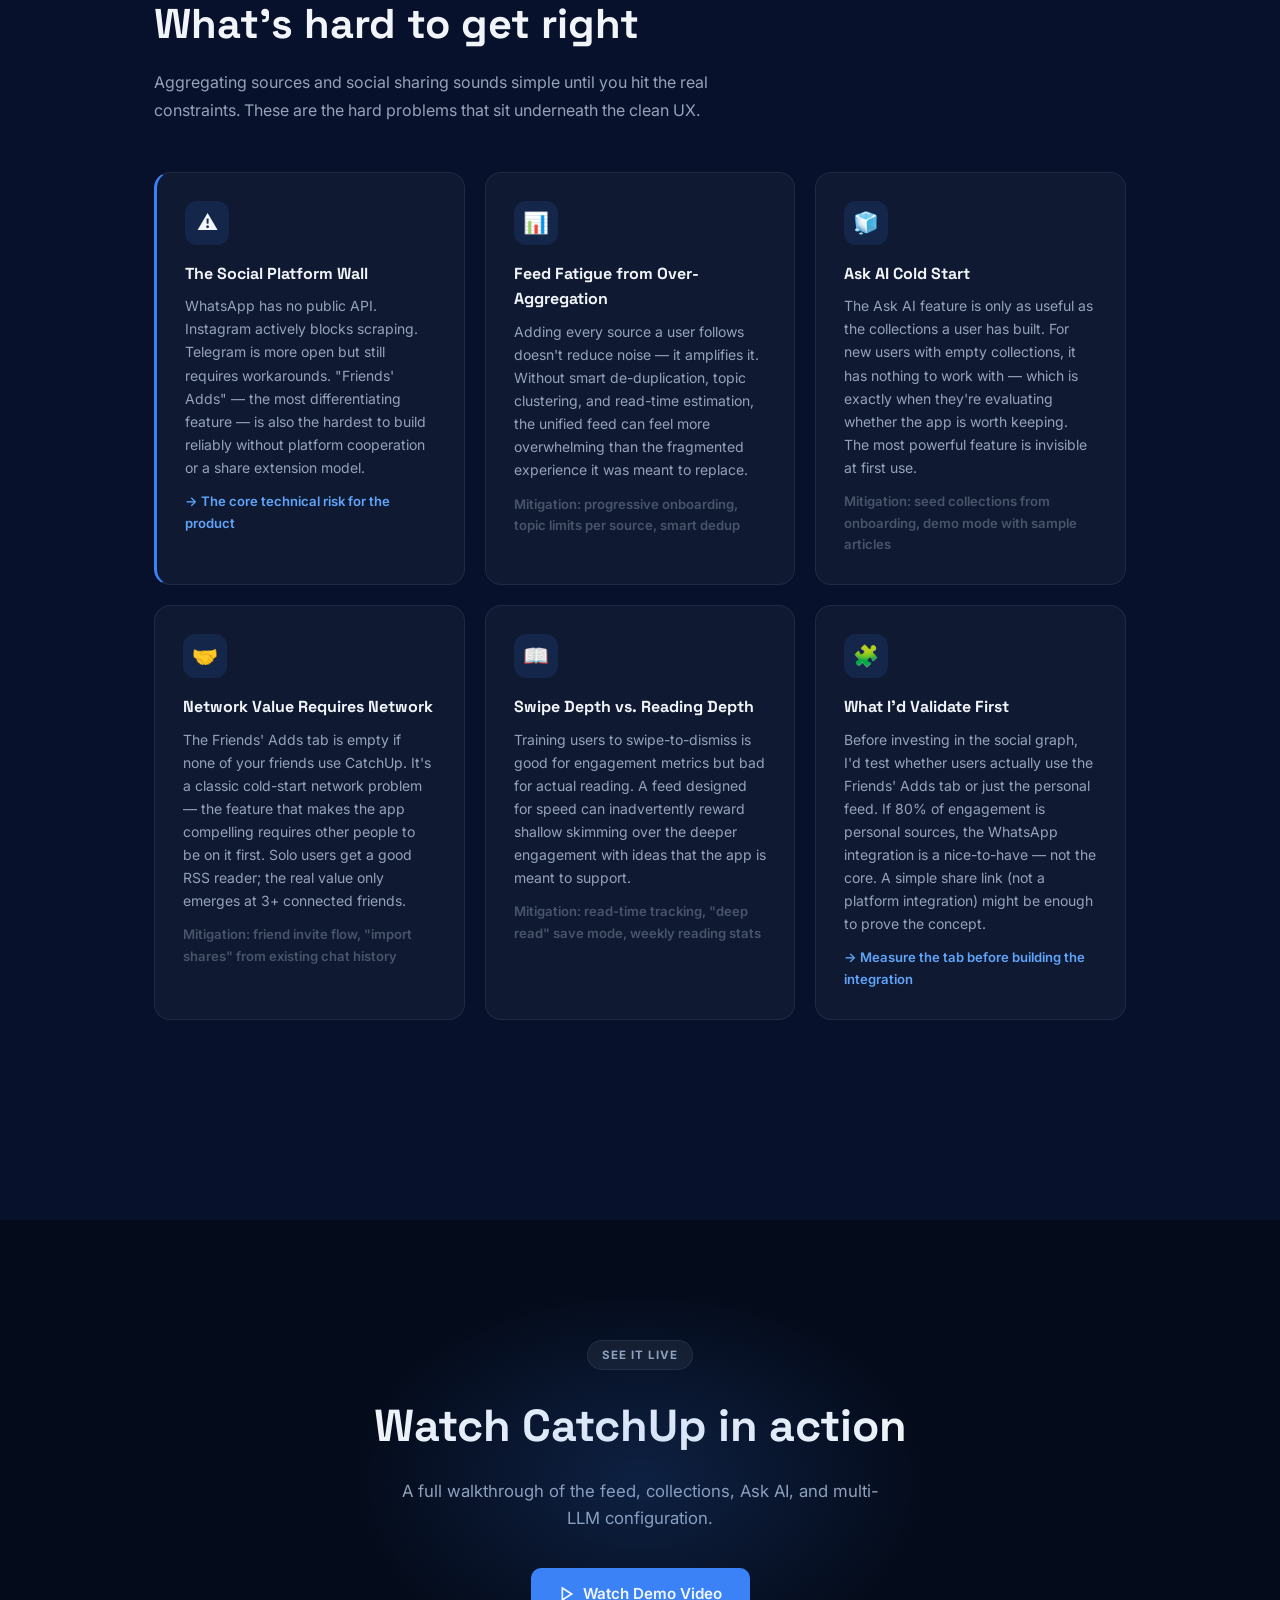
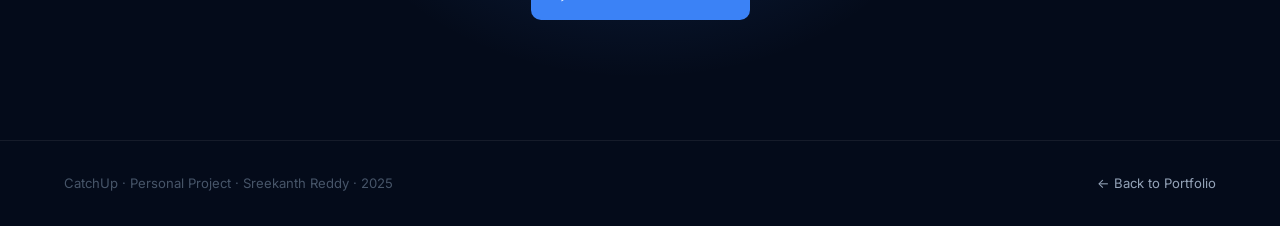
==== commit 01bf1f7b: "Unify nav across all 7 pages — Home, Work, How I Use AI, Two Cents, Book a call Replaces per-page na" ====
--- a/catchup.html
+++ b/catchup.html
@@ -66,19 +66,67 @@
     }
     .feature-icon { background: rgba(59,130,246,0.12); }
     .stat-val { color: #3b82f6; }
+    nav {
+      position: fixed; top: 0; left: 0; right: 0; z-index: 100;
+      display: flex; align-items: center; justify-content: space-between;
+      padding: 0 clamp(20px,5vw,80px); height: 68px;
+      background: rgba(4,11,26,0.88); backdrop-filter: blur(20px);
+      border-bottom: 1px solid rgba(255,255,255,0.055);
+    }
+    .nav-logo {
+      font-family:'Space Grotesk',sans-serif; font-weight:700; font-size:1.05rem;
+      background: linear-gradient(135deg,#fff 0%,#6366f1 100%);
+      -webkit-background-clip:text; -webkit-text-fill-color:transparent;
+      letter-spacing:-.3px; text-decoration:none;
+    }
+    .nav-logo span { opacity:0.75; }
+    .nav-links { display:flex; gap:8px; list-style:none; align-items:center; }
+    .nav-links a { text-decoration:none; color:rgba(255,255,255,0.6); font-size:.85rem; font-weight:500; padding:6px 14px; border-radius:8px; transition:all .2s; }
+    .nav-links a:hover { color:#fff; background:rgba(255,255,255,0.06); }
+    .nav-links a.active { color:#fff; background:rgba(255,255,255,0.1); }
+    .nav-cta { background:#6366f1!important; color:#fff!important; padding:8px 18px!important; border-radius:8px; }
+    .nav-cta:hover { background:#4f46e5!important; }
+    .hamburger { display:none; flex-direction:column; gap:5px; cursor:pointer; padding:8px; }
+    .hamburger span { display:block; width:22px; height:2px; background:#fff; border-radius:2px; transition:all .2s; }
+    @media(max-width:768px) {
+      .nav-links { display:none; }
+      .hamburger { display:flex; }
+    }
+    .mobile-nav {
+      display:none; flex-direction:column; gap:4px;
+      position:fixed; top:68px; left:0; right:0; z-index:99;
+      background:rgba(4,11,26,0.97); padding:16px 24px 24px;
+      border-bottom:1px solid rgba(255,255,255,0.08);
+    }
+    .mobile-nav.open { display:flex; }
+    .mobile-nav a { color:rgba(255,255,255,0.7); text-decoration:none; font-size:.9rem; font-weight:500; padding:12px 0; border-bottom:1px solid rgba(255,255,255,0.06); }
+    .mobile-nav a:hover { color:#fff; }
   </style>
 </head>
 <body>
 
 <!-- NAV -->
-<nav class="project-nav">
-  <a href="./index.html" class="nav-back">
-    <svg width="16" height="16" fill="none" stroke="currentColor" stroke-width="2" viewBox="0 0 24 24"><polyline points="15 18 9 12 15 6"/></svg>
-    Back to Portfolio
-  </a>
-  <span class="nav-brand">CatchUp</span>
-  <a href="https://drive.google.com/file/d/1r309cdYfvvWQbYufuiqINrPvdjjPC46c/view?usp=drive_link" target="_blank" rel="noopener" class="nav-cta-btn">Watch Demo</a>
+<nav>
+  <a href="index.html" class="nav-logo">Sree<span>kanth</span></a>
+  <ul class="nav-links">
+    <li><a href="index.html">Home</a></li>
+    <li><a href="index.html#portfolio" class="active">Work</a></li>
+    <li><a href="how-i-use-ai.html">How I Use AI</a></li>
+    <li><a href="two-cents.html">Two Cents</a></li>
+    <li><a href="index.html#contact" class="nav-cta">Book a call</a></li>
+  </ul>
+  <div class="hamburger" id="hamburger" onclick="document.getElementById('mobile-nav').classList.toggle('open')">
+    <span></span><span></span><span></span>
+  </div>
 </nav>
+
+<div class="mobile-nav" id="mobile-nav">
+  <a href="index.html" onclick="document.getElementById('mobile-nav').classList.remove('open')">Home</a>
+  <a href="index.html#portfolio" onclick="document.getElementById('mobile-nav').classList.remove('open')">Work</a>
+  <a href="how-i-use-ai.html">How I Use AI</a>
+  <a href="two-cents.html">Two Cents</a>
+  <a href="index.html#contact" onclick="document.getElementById('mobile-nav').classList.remove('open')">Book a call</a>
+</div>
 
 <!-- HERO -->
 <section class="project-hero">
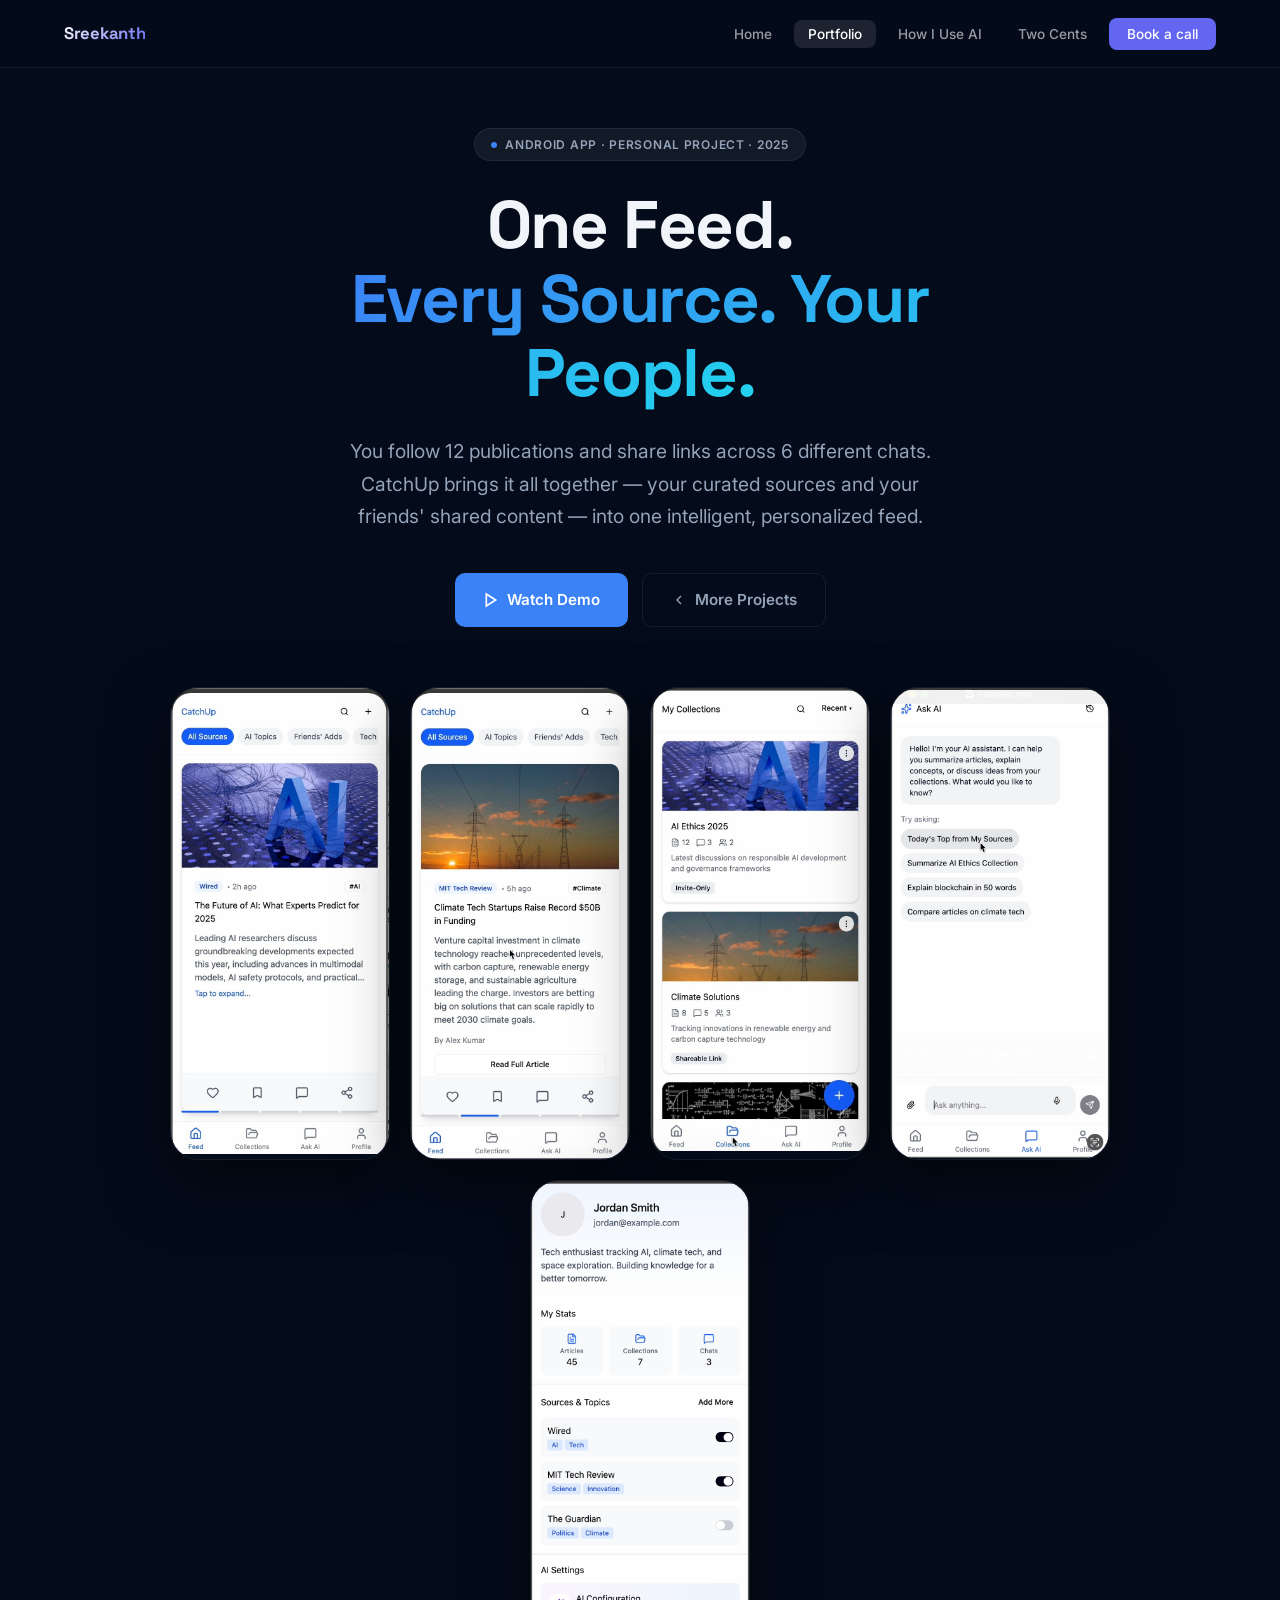
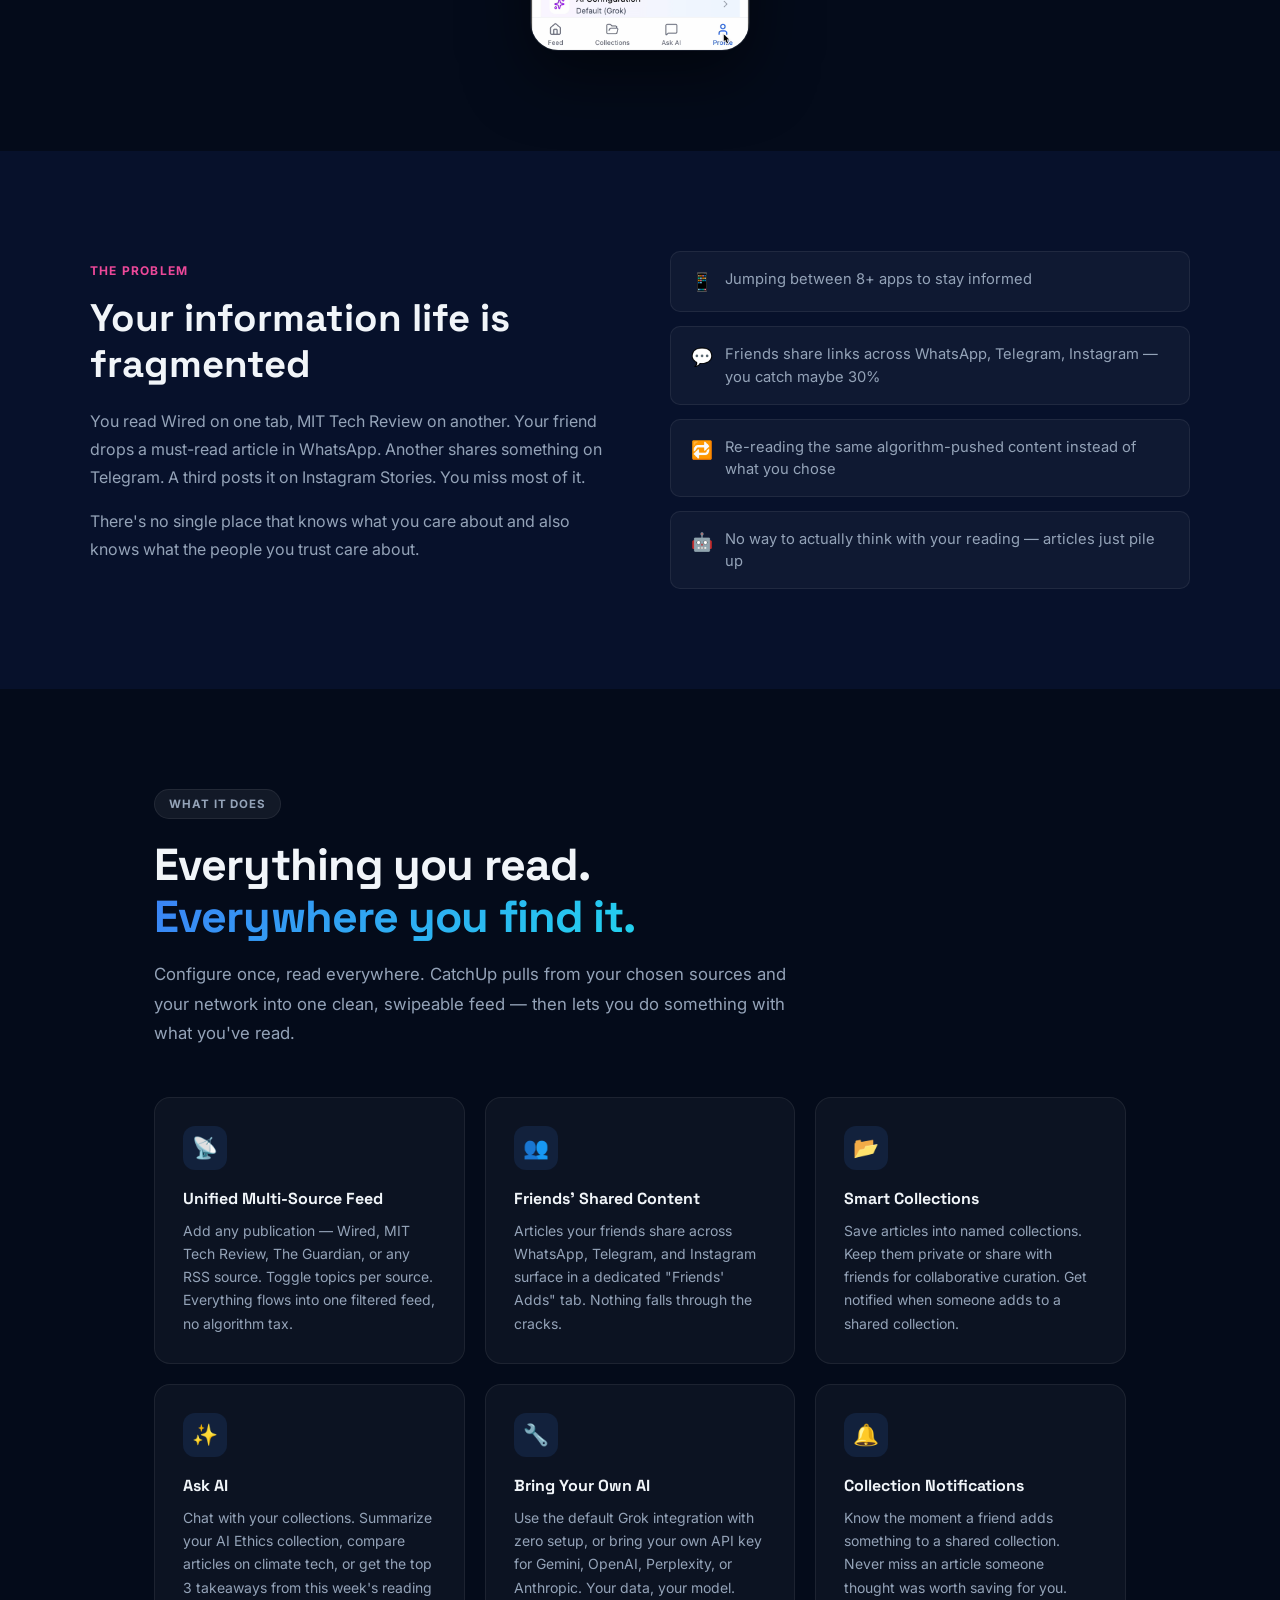
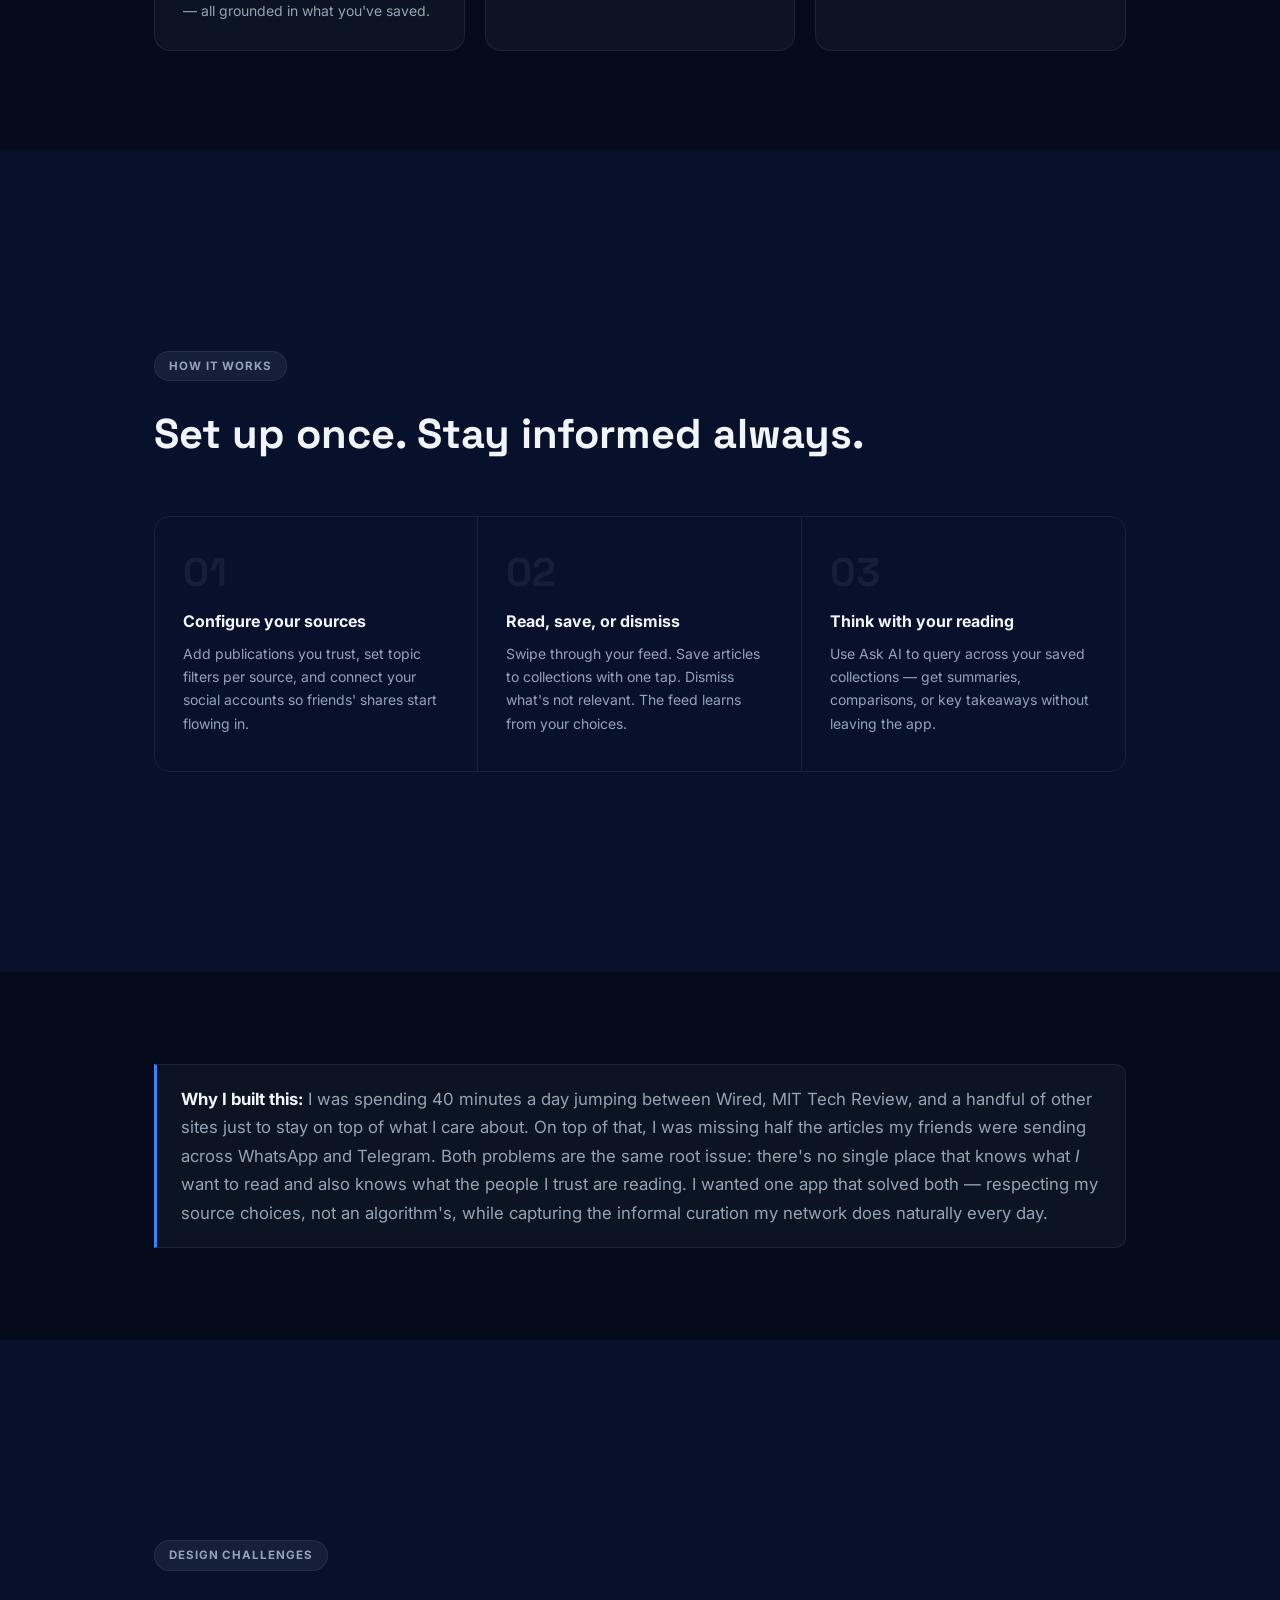
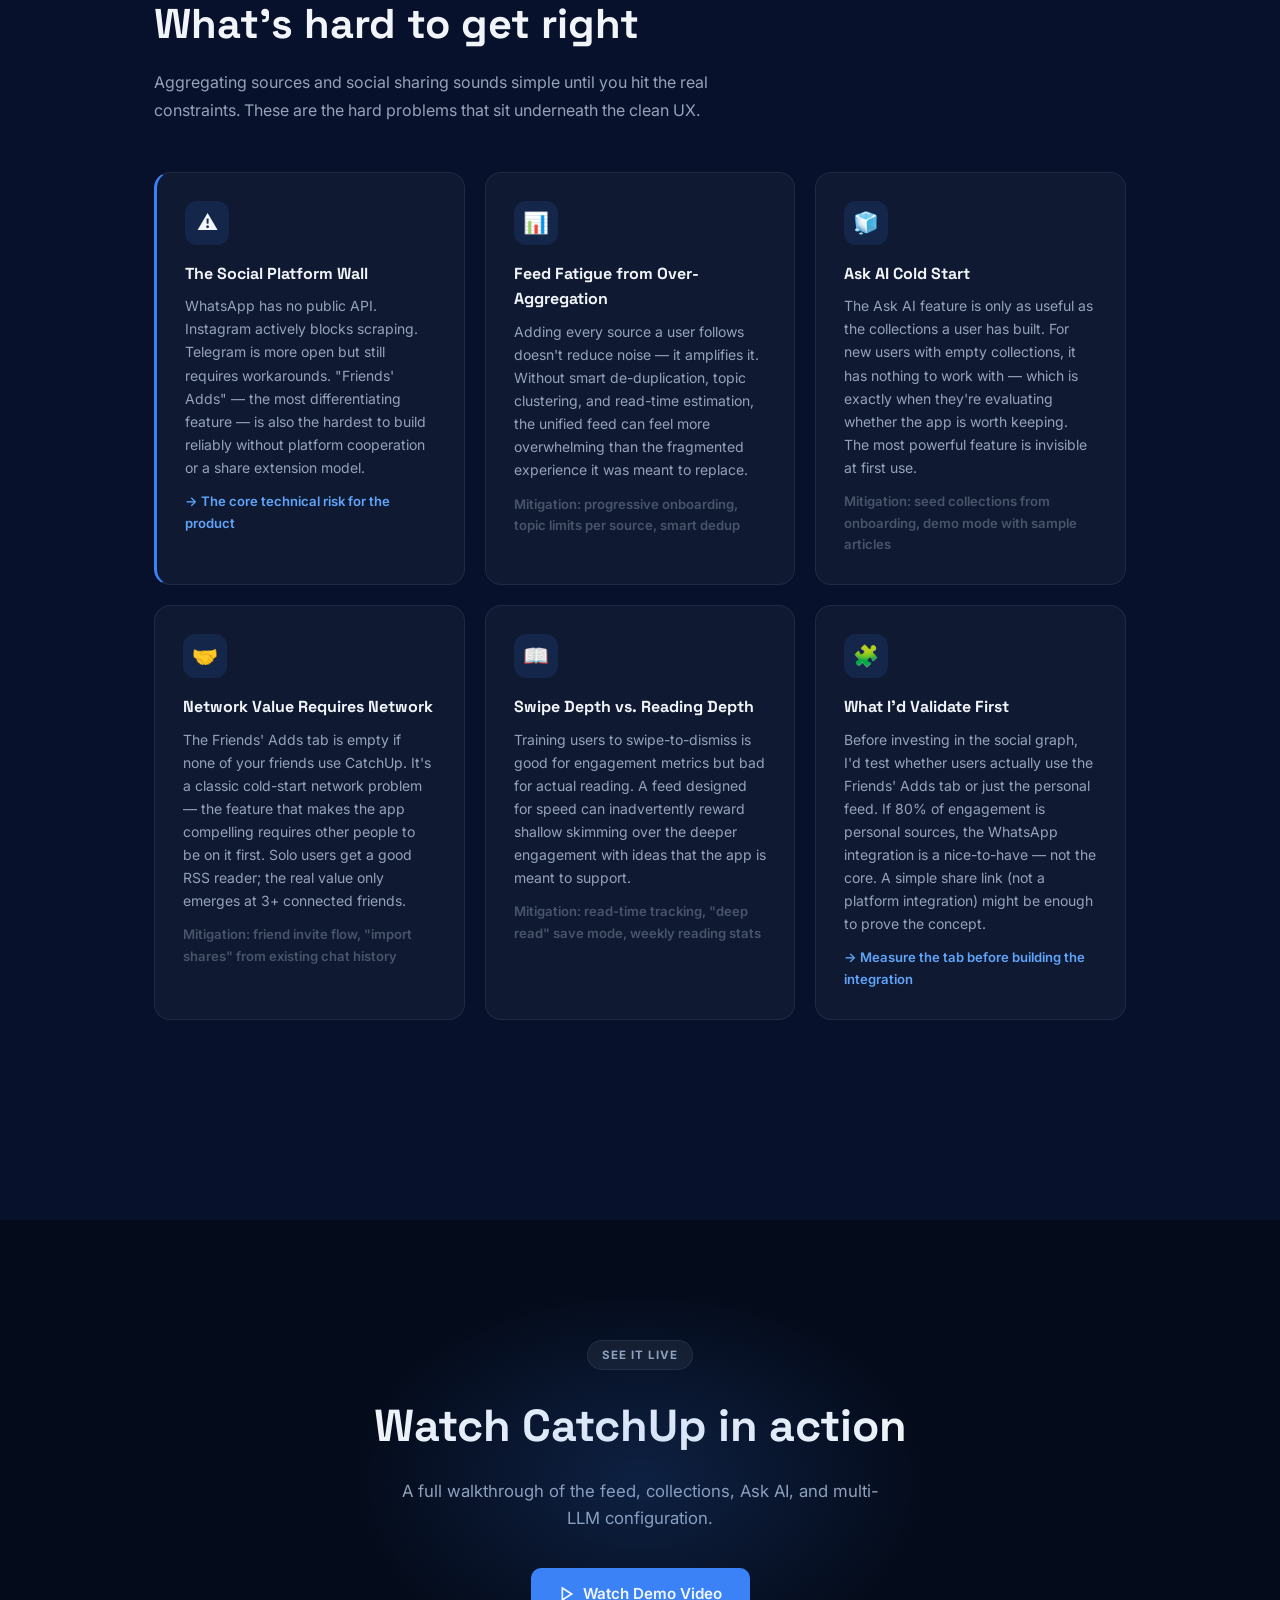
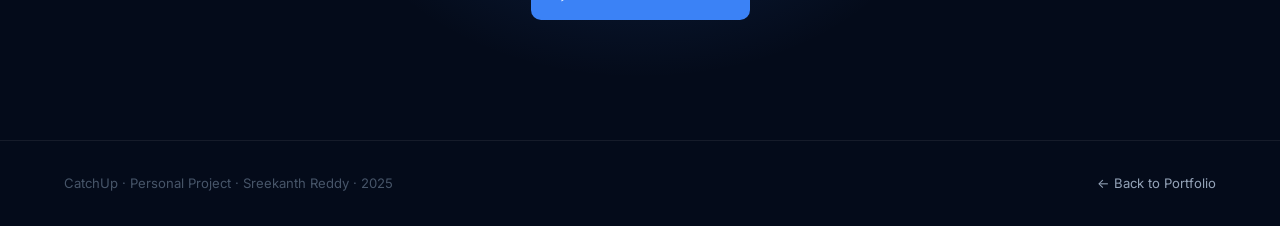
==== commit 77f6dbb7: "Fix 5 nav/UI issues: logo, Two Cents data, Portfolio rename, card height, mobile - Logo: full "Sreek" ====
--- a/catchup.html
+++ b/catchup.html
@@ -79,7 +79,7 @@
       -webkit-background-clip:text; -webkit-text-fill-color:transparent;
       letter-spacing:-.3px; text-decoration:none;
     }
-    .nav-logo span { opacity:0.75; }
+    
     .nav-links { display:flex; gap:8px; list-style:none; align-items:center; }
     .nav-links a { text-decoration:none; color:rgba(255,255,255,0.6); font-size:.85rem; font-weight:500; padding:6px 14px; border-radius:8px; transition:all .2s; }
     .nav-links a:hover { color:#fff; background:rgba(255,255,255,0.06); }
@@ -107,10 +107,10 @@
 
 <!-- NAV -->
 <nav>
-  <a href="index.html" class="nav-logo">Sree<span>kanth</span></a>
+  <a href="index.html" class="nav-logo">Sreekanth</a>
   <ul class="nav-links">
     <li><a href="index.html">Home</a></li>
-    <li><a href="index.html#portfolio" class="active">Work</a></li>
+    <li><a href="index.html#portfolio" class="active">Portfolio</a></li>
     <li><a href="how-i-use-ai.html">How I Use AI</a></li>
     <li><a href="two-cents.html">Two Cents</a></li>
     <li><a href="index.html#contact" class="nav-cta">Book a call</a></li>
@@ -122,7 +122,7 @@
 
 <div class="mobile-nav" id="mobile-nav">
   <a href="index.html" onclick="document.getElementById('mobile-nav').classList.remove('open')">Home</a>
-  <a href="index.html#portfolio" onclick="document.getElementById('mobile-nav').classList.remove('open')">Work</a>
+  <a href="index.html#portfolio" onclick="document.getElementById('mobile-nav').classList.remove('open')">Portfolio</a>
   <a href="how-i-use-ai.html">How I Use AI</a>
   <a href="two-cents.html">Two Cents</a>
   <a href="index.html#contact" onclick="document.getElementById('mobile-nav').classList.remove('open')">Book a call</a>
